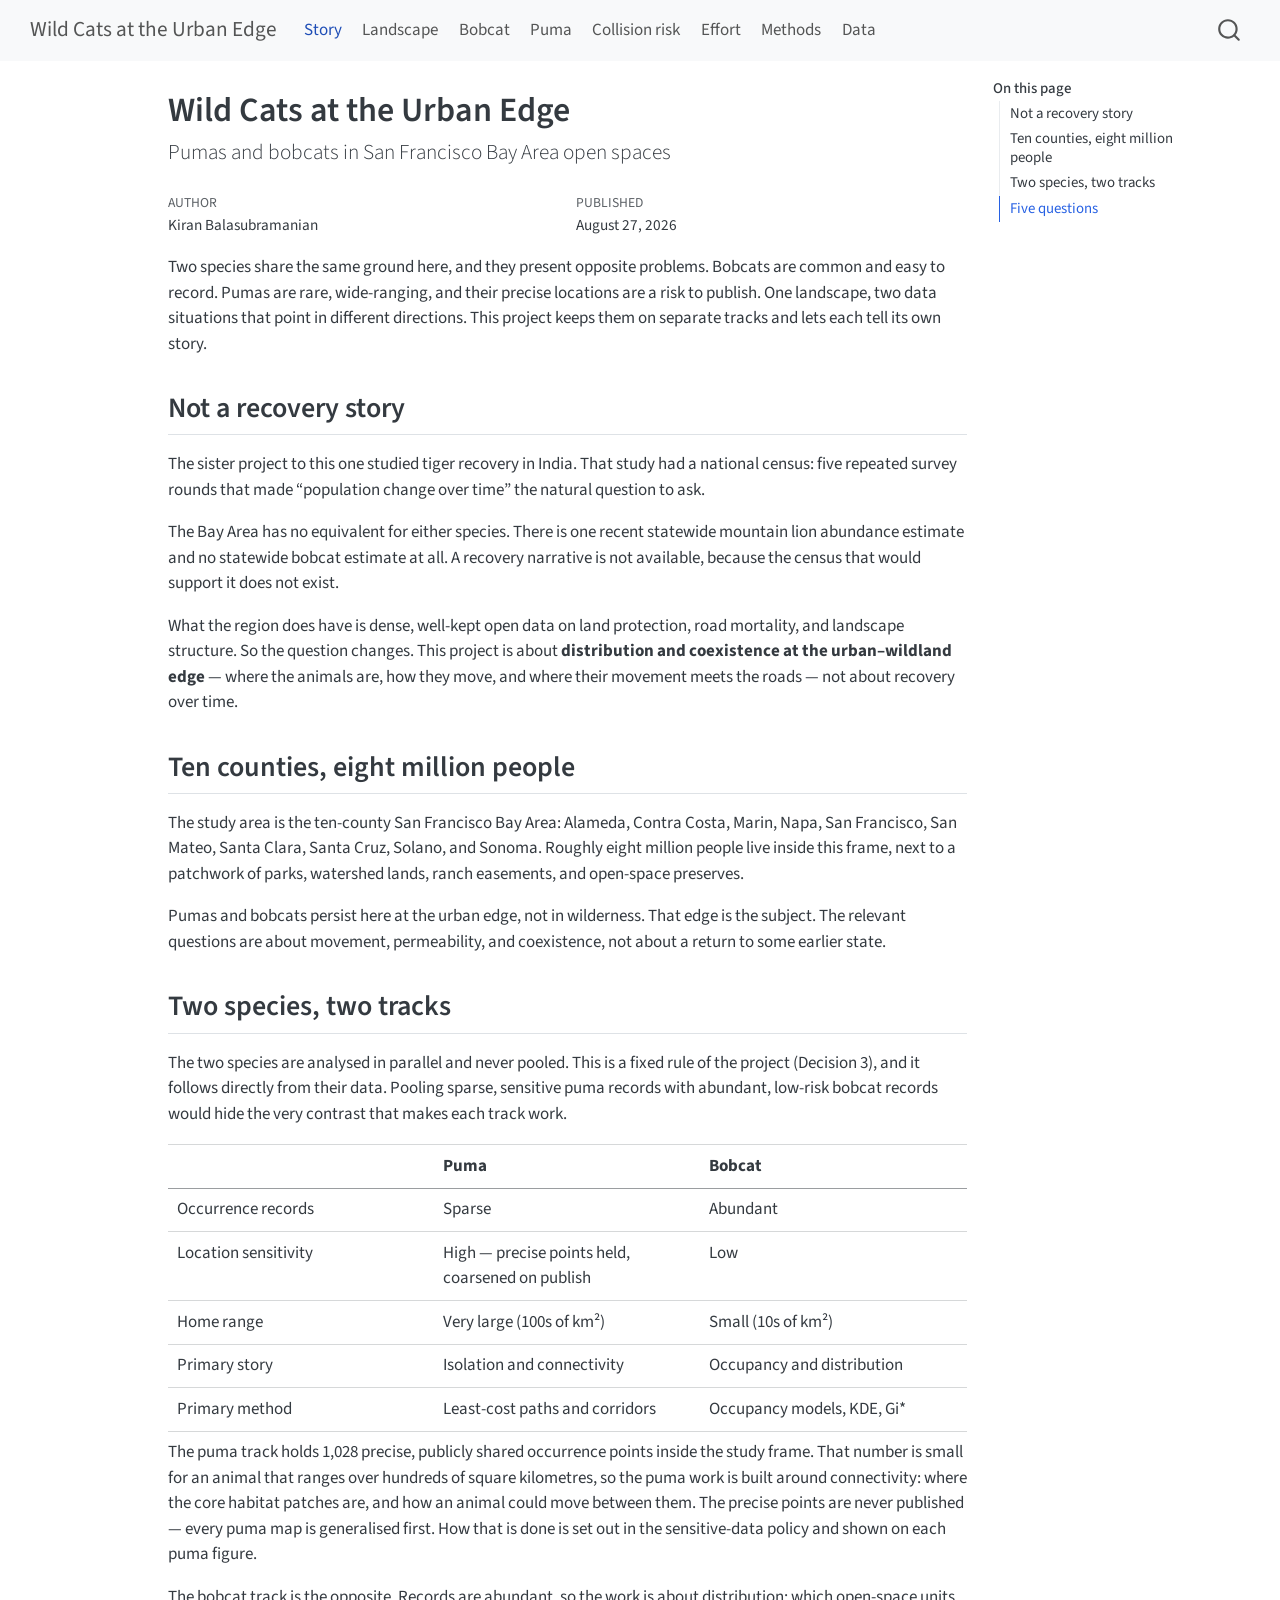
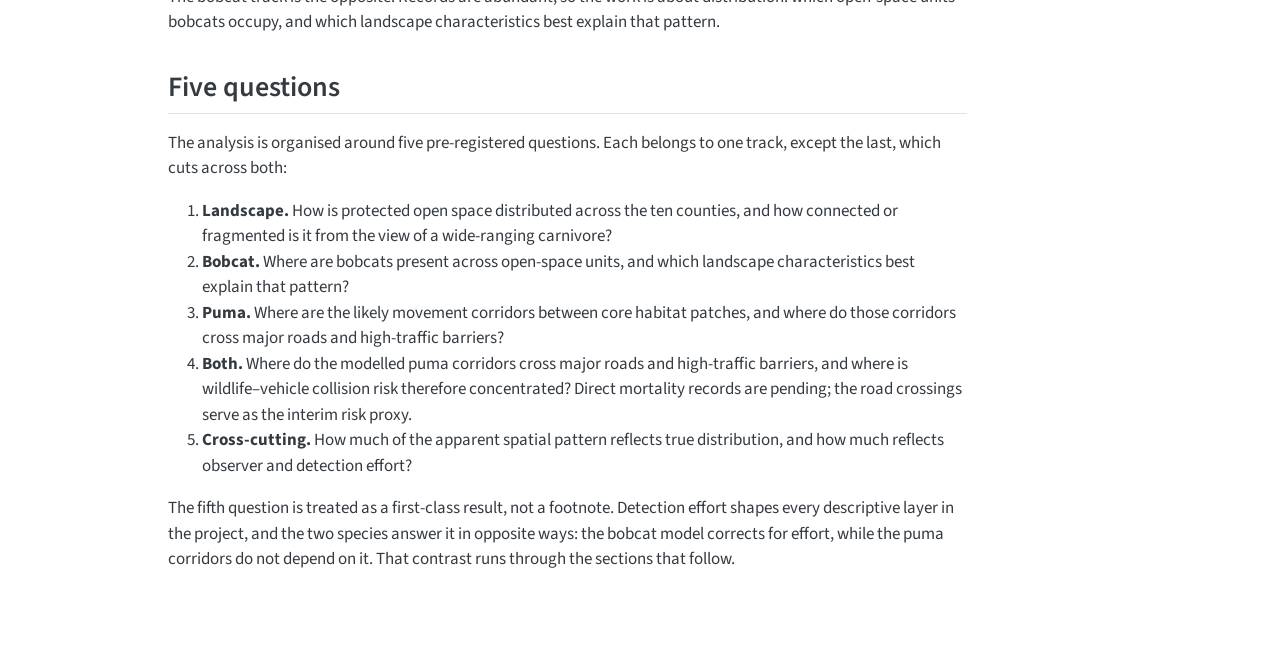
==== index.html @ 5864b667 "Built site for gh-pages" ====
<!DOCTYPE html>
<html xmlns="http://www.w3.org/1999/xhtml" lang="en" xml:lang="en"><head>

<meta charset="utf-8">
<meta name="generator" content="quarto-1.10.18">

<meta name="viewport" content="width=device-width, initial-scale=1.0, user-scalable=yes">

<meta name="author" content="Kiran Balasubramanian">
<meta name="dcterms.date" content="2026-08-27">

<title>Wild Cats at the Urban Edge</title>
<style>
/* Default styles provided by pandoc.
** See https://pandoc.org/MANUAL.html#variables-for-html for config info.
*/
span.smallcaps{font-variant: small-caps;}
div.columns{display: flex; gap: 1.5em;}
div.column{flex: auto;}
@media screen {
div.columns{gap: min(4vw, 1.5em);}
div.column{overflow-x: auto;}
}
div.hanging-indent{margin-left: 1.5em; text-indent: -1.5em;}
ul.task-list{list-style: none;}
ul.task-list li input[type="checkbox"] {
  width: 0.8em;
  margin: 0 0.8em 0.2em -1em; /* quarto-specific, see https://github.com/quarto-dev/quarto-cli/issues/4556 */ 
  vertical-align: middle;
}
</style>


<script src="site_libs/quarto-nav/quarto-nav.js"></script>
<script src="site_libs/quarto-nav/headroom.min.js"></script>
<script src="site_libs/clipboard/clipboard.min.js"></script>
<script src="site_libs/quarto-search/autocomplete.umd.js"></script>
<script src="site_libs/quarto-search/fuse.min.js"></script>
<script src="site_libs/quarto-search/quarto-search.js"></script>
<meta name="quarto:offset" content="./">
<script src="site_libs/quarto-html/quarto.js" type="module"></script>
<script src="site_libs/quarto-html/tabsets/tabsets.js" type="module"></script>
<script src="site_libs/quarto-html/popper.min.js"></script>
<script src="site_libs/quarto-html/tippy.umd.min.js"></script>
<script src="site_libs/quarto-html/anchor.min.js"></script>
<link href="site_libs/quarto-html/tippy.css" rel="stylesheet">
<link href="site_libs/quarto-html/quarto-syntax-highlighting-64a204ab8560d761af7679ceaba22944.css" rel="stylesheet" id="quarto-text-highlighting-styles">
<script src="site_libs/bootstrap/bootstrap.min.js"></script>
<link href="site_libs/bootstrap/bootstrap-icons.css" rel="stylesheet">
<link href="site_libs/bootstrap/bootstrap-e3adbaa939bcd423dddc8c8a834270b4.min.css" rel="stylesheet" append-hash="true" id="quarto-bootstrap" data-mode="light">
<script id="quarto-search-options" type="application/json">{
  "location": "navbar",
  "copy-button": false,
  "collapse-after": 3,
  "panel-placement": "end",
  "type": "overlay",
  "limit": 50,
  "keyboard-shortcut": [
    "f",
    "/",
    "s"
  ],
  "show-item-context": false,
  "language": {
    "search-no-results-text": "No results",
    "search-matching-documents-text": "matching documents",
    "search-copy-link-title": "Copy link to search",
    "search-hide-matches-text": "Hide additional matches",
    "search-more-match-text": "more match in this document",
    "search-more-matches-text": "more matches in this document",
    "search-clear-button-title": "Clear",
    "search-text-placeholder": "",
    "search-detached-cancel-button-title": "Cancel",
    "search-submit-button-title": "Submit",
    "search-label": "Search"
  }
}</script>


<link rel="stylesheet" href="styles.css">
</head>

<body class="nav-fixed quarto-light">

<div id="quarto-search-results"></div>
  <header id="quarto-header" class="headroom fixed-top">
    <nav class="navbar navbar-expand-lg " data-bs-theme="dark">
      <div class="navbar-container container-fluid">
      <div class="navbar-brand-container mx-auto">
    <a class="navbar-brand" href="./index.html">
    <span class="navbar-title">Wild Cats at the Urban Edge</span>
    </a>
  </div>
            <div id="quarto-search" class="" title="Search"></div>
          <button class="navbar-toggler" type="button" data-bs-toggle="collapse" data-bs-target="#navbarCollapse" aria-controls="navbarCollapse" role="menu" aria-expanded="false" aria-label="Toggle navigation" onclick="if (window.quartoToggleHeadroom) { window.quartoToggleHeadroom(); }">
  <span class="navbar-toggler-icon"></span>
</button>
          <div class="collapse navbar-collapse" id="navbarCollapse">
            <ul class="navbar-nav navbar-nav-scroll me-auto">
  <li class="nav-item">
    <a class="nav-link active" href="./index.html" aria-current="page"> 
<span class="menu-text">Story</span></a>
  </li>  
  <li class="nav-item">
    <a class="nav-link" href="./landscape.html"> 
<span class="menu-text">Landscape</span></a>
  </li>  
  <li class="nav-item">
    <a class="nav-link" href="./bobcat.html"> 
<span class="menu-text">Bobcat</span></a>
  </li>  
  <li class="nav-item">
    <a class="nav-link" href="./puma.html"> 
<span class="menu-text">Puma</span></a>
  </li>  
  <li class="nav-item">
    <a class="nav-link" href="./roads.html"> 
<span class="menu-text">Collision risk</span></a>
  </li>  
  <li class="nav-item">
    <a class="nav-link" href="./q5.html"> 
<span class="menu-text">Effort</span></a>
  </li>  
  <li class="nav-item">
    <a class="nav-link" href="./methods.html"> 
<span class="menu-text">Methods</span></a>
  </li>  
  <li class="nav-item">
    <a class="nav-link" href="./data.html"> 
<span class="menu-text">Data</span></a>
  </li>  
</ul>
          </div> <!-- /navcollapse -->
            <div class="quarto-navbar-tools">
</div>
      </div> <!-- /container-fluid -->
    </nav>
</header>
<!-- content -->
<div id="quarto-content" class="quarto-container page-columns page-rows-contents page-layout-article page-navbar">
<!-- sidebar -->
<!-- margin-sidebar -->
    <div id="quarto-margin-sidebar" class="sidebar margin-sidebar">
        <nav id="TOC" role="doc-toc" class="toc-active">
    <h2 id="toc-title">On this page</h2>
   
  <ul>
  <li><a href="#not-a-recovery-story" id="toc-not-a-recovery-story" class="nav-link active" data-scroll-target="#not-a-recovery-story">Not a recovery story</a></li>
  <li><a href="#ten-counties-eight-million-people" id="toc-ten-counties-eight-million-people" class="nav-link" data-scroll-target="#ten-counties-eight-million-people">Ten counties, eight million people</a></li>
  <li><a href="#two-species-two-tracks" id="toc-two-species-two-tracks" class="nav-link" data-scroll-target="#two-species-two-tracks">Two species, two tracks</a></li>
  <li><a href="#five-questions" id="toc-five-questions" class="nav-link" data-scroll-target="#five-questions">Five questions</a></li>
  </ul>
</nav>
    </div>
<!-- main -->
<main class="content" id="quarto-document-content">

<header id="title-block-header" class="quarto-title-block default">
<div class="quarto-title">
<h1 class="title">Wild Cats at the Urban Edge</h1>
<p class="subtitle lead">Pumas and bobcats in San Francisco Bay Area open spaces</p>
</div>



<div class="quarto-title-meta">

    <div>
    <div class="quarto-title-meta-heading">Author</div>
    <div class="quarto-title-meta-contents">
             <p>Kiran Balasubramanian </p>
          </div>
  </div>
    
    <div>
    <div class="quarto-title-meta-heading">Published</div>
    <div class="quarto-title-meta-contents">
      <p class="date">August 27, 2026</p>
    </div>
  </div>
  
    
  </div>
  


</header>


<p>Two species share the same ground here, and they present opposite problems. Bobcats are common and easy to record. Pumas are rare, wide-ranging, and their precise locations are a risk to publish. One landscape, two data situations that point in different directions. This project keeps them on separate tracks and lets each tell its own story.</p>
<section id="not-a-recovery-story" class="level2">
<h2 class="anchored" data-anchor-id="not-a-recovery-story">Not a recovery story</h2>
<p>The sister project to this one studied tiger recovery in India. That study had a national census: five repeated survey rounds that made “population change over time” the natural question to ask.</p>
<p>The Bay Area has no equivalent for either species. There is one recent statewide mountain lion abundance estimate and no statewide bobcat estimate at all. A recovery narrative is not available, because the census that would support it does not exist.</p>
<p>What the region does have is dense, well-kept open data on land protection, road mortality, and landscape structure. So the question changes. This project is about <strong>distribution and coexistence at the urban–wildland edge</strong> — where the animals are, how they move, and where their movement meets the roads — not about recovery over time.</p>
</section>
<section id="ten-counties-eight-million-people" class="level2">
<h2 class="anchored" data-anchor-id="ten-counties-eight-million-people">Ten counties, eight million people</h2>
<p>The study area is the ten-county San Francisco Bay Area: Alameda, Contra Costa, Marin, Napa, San Francisco, San Mateo, Santa Clara, Santa Cruz, Solano, and Sonoma. Roughly eight million people live inside this frame, next to a patchwork of parks, watershed lands, ranch easements, and open-space preserves.</p>
<p>Pumas and bobcats persist here at the urban edge, not in wilderness. That edge is the subject. The relevant questions are about movement, permeability, and coexistence, not about a return to some earlier state.</p>
</section>
<section id="two-species-two-tracks" class="level2">
<h2 class="anchored" data-anchor-id="two-species-two-tracks">Two species, two tracks</h2>
<p>The two species are analysed in parallel and never pooled. This is a fixed rule of the project (Decision 3), and it follows directly from their data. Pooling sparse, sensitive puma records with abundant, low-risk bobcat records would hide the very contrast that makes each track work.</p>
<table class="caption-top table">
<colgroup>
<col style="width: 33%">
<col style="width: 33%">
<col style="width: 33%">
</colgroup>
<thead>
<tr class="header">
<th></th>
<th>Puma</th>
<th>Bobcat</th>
</tr>
</thead>
<tbody>
<tr class="odd">
<td>Occurrence records</td>
<td>Sparse</td>
<td>Abundant</td>
</tr>
<tr class="even">
<td>Location sensitivity</td>
<td>High — precise points held, coarsened on publish</td>
<td>Low</td>
</tr>
<tr class="odd">
<td>Home range</td>
<td>Very large (100s of km²)</td>
<td>Small (10s of km²)</td>
</tr>
<tr class="even">
<td>Primary story</td>
<td>Isolation and connectivity</td>
<td>Occupancy and distribution</td>
</tr>
<tr class="odd">
<td>Primary method</td>
<td>Least-cost paths and corridors</td>
<td>Occupancy models, KDE, Gi*</td>
</tr>
</tbody>
</table>
<p>The puma track holds 1,028 precise, publicly shared occurrence points inside the study frame. That number is small for an animal that ranges over hundreds of square kilometres, so the puma work is built around connectivity: where the core habitat patches are, and how an animal could move between them. The precise points are never published — every puma map is generalised first. How that is done is set out in the sensitive-data policy and shown on each puma figure.</p>
<p>The bobcat track is the opposite. Records are abundant, so the work is about distribution: which open-space units bobcats occupy, and which landscape characteristics best explain that pattern.</p>
</section>
<section id="five-questions" class="level2">
<h2 class="anchored" data-anchor-id="five-questions">Five questions</h2>
<p>The analysis is organised around five pre-registered questions. Each belongs to one track, except the last, which cuts across both:</p>
<ol type="1">
<li><strong>Landscape.</strong> How is protected open space distributed across the ten counties, and how connected or fragmented is it from the view of a wide-ranging carnivore?</li>
<li><strong>Bobcat.</strong> Where are bobcats present across open-space units, and which landscape characteristics best explain that pattern?</li>
<li><strong>Puma.</strong> Where are the likely movement corridors between core habitat patches, and where do those corridors cross major roads and high-traffic barriers?</li>
<li><strong>Both.</strong> Where do the modelled puma corridors cross major roads and high-traffic barriers, and where is wildlife–vehicle collision risk therefore concentrated? Direct mortality records are pending; the road crossings serve as the interim risk proxy.</li>
<li><strong>Cross-cutting.</strong> How much of the apparent spatial pattern reflects true distribution, and how much reflects observer and detection effort?</li>
</ol>
<p>The fifth question is treated as a first-class result, not a footnote. Detection effort shapes every descriptive layer in the project, and the two species answer it in opposite ways: the bobcat model corrects for effort, while the puma corridors do not depend on it. That contrast runs through the sections that follow.</p>


</section>

</main> <!-- /main -->
<script id="quarto-html-after-body" type="application/javascript">
  window.document.addEventListener("DOMContentLoaded", function (event) {
    const icon = "";
    const anchorJS = new window.AnchorJS();
    anchorJS.options = {
      placement: 'right',
      icon: icon
    };
    anchorJS.add('.anchored');
    const isCodeAnnotation = (el) => {
      for (const clz of el.classList) {
        if (clz.startsWith('code-annotation-')) {                     
          return true;
        }
      }
      return false;
    }
    const onCopySuccess = function(e) {
      // button target
      const button = e.trigger;
      // don't keep focus
      button.blur();
      // flash "checked"
      button.classList.add('code-copy-button-checked');
      var currentTitle = button.getAttribute("title");
      button.setAttribute("title", "Copied!");
      let tooltip;
      if (window.bootstrap) {
        button.setAttribute("data-bs-toggle", "tooltip");
        button.setAttribute("data-bs-placement", "left");
        button.setAttribute("data-bs-title", "Copied!");
        tooltip = new bootstrap.Tooltip(button, 
          { trigger: "manual", 
            customClass: "code-copy-button-tooltip",
            offset: [0, -8]});
        tooltip.show();    
      }
      setTimeout(function() {
        if (tooltip) {
          tooltip.hide();
          button.removeAttribute("data-bs-title");
          button.removeAttribute("data-bs-toggle");
          button.removeAttribute("data-bs-placement");
        }
        button.setAttribute("title", currentTitle);
        button.classList.remove('code-copy-button-checked');
      }, 1000);
      // clear code selection
      e.clearSelection();
    }
    const getTextToCopy = function(trigger) {
      const outerScaffold = trigger.parentElement.cloneNode(true);
      const codeEl = outerScaffold.querySelector('code');
      for (const childEl of codeEl.children) {
        if (isCodeAnnotation(childEl)) {
          childEl.remove();
        }
      }
      return codeEl.innerText;
    }
    const clipboard = new window.ClipboardJS('.code-copy-button:not([data-in-quarto-modal])', {
      text: getTextToCopy
    });
    clipboard.on('success', onCopySuccess);
    if (window.document.getElementById('quarto-embedded-source-code-modal')) {
      const clipboardModal = new window.ClipboardJS('.code-copy-button[data-in-quarto-modal]', {
        text: getTextToCopy,
        container: window.document.getElementById('quarto-embedded-source-code-modal')
      });
      clipboardModal.on('success', onCopySuccess);
    }
      var localhostRegex = new RegExp(/^(?:http|https):\/\/localhost\:?[0-9]*\//);
      var mailtoRegex = new RegExp(/^mailto:/);
        var filterRegex = new RegExp("https:\/\/k-bsub\.github\.io\/bay-area-wildcats\/");
      var isInternal = (href) => {
          return filterRegex.test(href) || localhostRegex.test(href) || mailtoRegex.test(href);
      }
      // Inspect non-navigation links and adorn them if external
     var links = window.document.querySelectorAll('a[href]:not(.nav-link):not(.navbar-brand):not(.toc-action):not(.sidebar-link):not(.sidebar-item-toggle):not(.pagination-link):not(.no-external):not([aria-hidden]):not(.dropdown-item):not(.quarto-navigation-tool):not(.about-link)');
      for (var i=0; i<links.length; i++) {
        const link = links[i];
        if (!isInternal(link.href)) {
          // undo the damage that might have been done by quarto-nav.js in the case of
          // links that we want to consider external
          if (link.dataset.originalHref !== undefined) {
            link.href = link.dataset.originalHref;
          }
        }
      }
    function tippyHover(el, contentFn, onTriggerFn, onUntriggerFn) {
      const config = {
        allowHTML: true,
        maxWidth: 500,
        delay: 100,
        arrow: false,
        appendTo: function(el) {
            return el.parentElement;
        },
        interactive: true,
        interactiveBorder: 10,
        theme: 'quarto',
        placement: 'bottom-start',
      };
      if (contentFn) {
        config.content = contentFn;
      }
      if (onTriggerFn) {
        config.onTrigger = onTriggerFn;
      }
      if (onUntriggerFn) {
        config.onUntrigger = onUntriggerFn;
      }
      window.tippy(el, config); 
    }
    const noterefs = window.document.querySelectorAll('a[role="doc-noteref"]');
    for (var i=0; i<noterefs.length; i++) {
      const ref = noterefs[i];
      tippyHover(ref, function() {
        // use id or data attribute instead here
        let href = ref.getAttribute('data-footnote-href') || ref.getAttribute('href');
        try { href = new URL(href).hash; } catch {}
        const id = href.replace(/^#\/?/, "");
        const note = window.document.getElementById(id);
        if (note) {
          return note.innerHTML;
        } else {
          return "";
        }
      });
    }
    const xrefs = window.document.querySelectorAll('a.quarto-xref');
    const processXRef = (id, note) => {
      // Strip column container classes
      const stripColumnClz = (el) => {
        el.classList.remove("page-full", "page-columns");
        if (el.children) {
          for (const child of el.children) {
            stripColumnClz(child);
          }
        }
      }
      stripColumnClz(note)
      if (id === null || id.startsWith('sec-')) {
        // Special case sections, only their first couple elements
        const container = document.createElement("div");
        if (note.children && note.children.length > 2) {
          container.appendChild(note.children[0].cloneNode(true));
          for (let i = 1; i < note.children.length; i++) {
            const child = note.children[i];
            if (child.tagName === "P" && child.innerText === "") {
              continue;
            } else {
              container.appendChild(child.cloneNode(true));
              break;
            }
          }
          if (window.Quarto?.typesetMath) {
            window.Quarto.typesetMath(container);
          }
          return container.innerHTML
        } else {
          if (window.Quarto?.typesetMath) {
            window.Quarto.typesetMath(note);
          }
          return note.innerHTML;
        }
      } else {
        // Remove any anchor links if they are present
        const anchorLink = note.querySelector('a.anchorjs-link');
        if (anchorLink) {
          anchorLink.remove();
        }
        if (window.Quarto?.typesetMath) {
          window.Quarto.typesetMath(note);
        }
        if (note.classList.contains("callout")) {
          return note.outerHTML;
        } else {
          return note.innerHTML;
        }
      }
    }
    for (var i=0; i<xrefs.length; i++) {
      const xref = xrefs[i];
      tippyHover(xref, undefined, function(instance) {
        instance.disable();
        let url = xref.getAttribute('href');
        let hash = undefined; 
        if (url.startsWith('#')) {
          hash = url;
        } else {
          try { hash = new URL(url).hash; } catch {}
        }
        if (hash) {
          const id = hash.replace(/^#\/?/, "");
          const note = window.document.getElementById(id);
          if (note !== null) {
            try {
              const html = processXRef(id, note.cloneNode(true));
              instance.setContent(html);
            } finally {
              instance.enable();
              instance.show();
            }
          } else {
            // See if we can fetch this
            fetch(url.split('#')[0])
            .then(res => res.text())
            .then(html => {
              const parser = new DOMParser();
              const htmlDoc = parser.parseFromString(html, "text/html");
              const note = htmlDoc.getElementById(id);
              if (note !== null) {
                const html = processXRef(id, note);
                instance.setContent(html);
              } 
            }).finally(() => {
              instance.enable();
              instance.show();
            });
          }
        } else {
          // See if we can fetch a full url (with no hash to target)
          // This is a special case and we should probably do some content thinning / targeting
          fetch(url)
          .then(res => res.text())
          .then(html => {
            const parser = new DOMParser();
            const htmlDoc = parser.parseFromString(html, "text/html");
            const note = htmlDoc.querySelector('main.content');
            if (note !== null) {
              // This should only happen for chapter cross references
              // (since there is no id in the URL)
              // remove the first header
              if (note.children.length > 0 && note.children[0].tagName === "HEADER") {
                note.children[0].remove();
              }
              const html = processXRef(null, note);
              instance.setContent(html);
            } 
          }).finally(() => {
            instance.enable();
            instance.show();
          });
        }
      }, function(instance) {
      });
    }
        let selectedAnnoteEl;
        const selectorForAnnotation = ( cell, annotation) => {
          let cellAttr = 'data-code-cell="' + cell + '"';
          let lineAttr = 'data-code-annotation="' +  annotation + '"';
          const selector = 'span[' + cellAttr + '][' + lineAttr + ']';
          return selector;
        }
        const selectCodeLines = (annoteEl) => {
          const doc = window.document;
          const targetCell = annoteEl.getAttribute("data-target-cell");
          const targetAnnotation = annoteEl.getAttribute("data-target-annotation");
          const annoteSpan = window.document.querySelector(selectorForAnnotation(targetCell, targetAnnotation));
          const lines = annoteSpan.getAttribute("data-code-lines").split(",");
          const lineIds = lines.map((line) => {
            return targetCell + "-" + line;
          })
          let top = null;
          let height = null;
          let parent = null;
          if (lineIds.length > 0) {
              //compute the position of the single el (top and bottom and make a div)
              const el = window.document.getElementById(lineIds[0]);
              top = el.offsetTop;
              height = el.offsetHeight;
              parent = el.parentElement.parentElement;
            if (lineIds.length > 1) {
              const lastEl = window.document.getElementById(lineIds[lineIds.length - 1]);
              const bottom = lastEl.offsetTop + lastEl.offsetHeight;
              height = bottom - top;
            }
            if (top !== null && height !== null && parent !== null) {
              // cook up a div (if necessary) and position it 
              let div = window.document.getElementById("code-annotation-line-highlight");
              if (div === null) {
                div = window.document.createElement("div");
                div.setAttribute("id", "code-annotation-line-highlight");
                div.style.position = 'absolute';
                parent.appendChild(div);
              }
              div.style.top = top - 2 + "px";
              div.style.height = height + 4 + "px";
              div.style.left = 0;
              let gutterDiv = window.document.getElementById("code-annotation-line-highlight-gutter");
              if (gutterDiv === null) {
                gutterDiv = window.document.createElement("div");
                gutterDiv.setAttribute("id", "code-annotation-line-highlight-gutter");
                gutterDiv.style.position = 'absolute';
                const codeCell = window.document.getElementById(targetCell);
                const gutter = codeCell.querySelector('.code-annotation-gutter');
                gutter.appendChild(gutterDiv);
              }
              gutterDiv.style.top = top - 2 + "px";
              gutterDiv.style.height = height + 4 + "px";
            }
            selectedAnnoteEl = annoteEl;
          }
        };
        const unselectCodeLines = () => {
          const elementsIds = ["code-annotation-line-highlight", "code-annotation-line-highlight-gutter"];
          elementsIds.forEach((elId) => {
            const div = window.document.getElementById(elId);
            if (div) {
              div.remove();
            }
          });
          selectedAnnoteEl = undefined;
        };
          // Handle positioning of the toggle
      window.addEventListener(
        "resize",
        throttle(() => {
          elRect = undefined;
          if (selectedAnnoteEl) {
            selectCodeLines(selectedAnnoteEl);
          }
        }, 10)
      );
      function throttle(fn, ms) {
      let throttle = false;
      let timer;
        return (...args) => {
          if(!throttle) { // first call gets through
              fn.apply(this, args);
              throttle = true;
          } else { // all the others get throttled
              if(timer) clearTimeout(timer); // cancel #2
              timer = setTimeout(() => {
                fn.apply(this, args);
                timer = throttle = false;
              }, ms);
          }
        };
      }
        // Attach click handler to the DT
        const annoteDls = window.document.querySelectorAll('dt[data-target-cell]');
        for (const annoteDlNode of annoteDls) {
          annoteDlNode.addEventListener('click', (event) => {
            const clickedEl = event.target;
            if (clickedEl !== selectedAnnoteEl) {
              unselectCodeLines();
              const activeEl = window.document.querySelector('dt[data-target-cell].code-annotation-active');
              if (activeEl) {
                activeEl.classList.remove('code-annotation-active');
              }
              selectCodeLines(clickedEl);
              clickedEl.classList.add('code-annotation-active');
            } else {
              // Unselect the line
              unselectCodeLines();
              clickedEl.classList.remove('code-annotation-active');
            }
          });
        }
    const findCites = (el) => {
      const parentEl = el.parentElement;
      if (parentEl) {
        const cites = parentEl.dataset.cites;
        if (cites) {
          return {
            el,
            cites: cites.split(' ')
          };
        } else {
          return findCites(el.parentElement)
        }
      } else {
        return undefined;
      }
    };
    var bibliorefs = window.document.querySelectorAll('a[role="doc-biblioref"]');
    for (var i=0; i<bibliorefs.length; i++) {
      const ref = bibliorefs[i];
      const citeInfo = findCites(ref);
      if (citeInfo) {
        tippyHover(citeInfo.el, function() {
          var popup = window.document.createElement('div');
          citeInfo.cites.forEach(function(cite) {
            var citeDiv = window.document.createElement('div');
            citeDiv.classList.add('hanging-indent');
            citeDiv.classList.add('csl-entry');
            var biblioDiv = window.document.getElementById('ref-' + cite);
            if (biblioDiv) {
              citeDiv.innerHTML = biblioDiv.innerHTML;
            }
            popup.appendChild(citeDiv);
          });
          return popup.innerHTML;
        });
      }
    }
  });
  </script>
</div> <!-- /content -->




</body></html>
---- site_libs/quarto-html/tippy.css ----
.tippy-box[data-animation=fade][data-state=hidden]{opacity:0}[data-tippy-root]{max-width:calc(100vw - 10px)}.tippy-box{position:relative;background-color:#333;color:#fff;border-radius:4px;font-size:14px;line-height:1.4;white-space:normal;outline:0;transition-property:transform,visibility,opacity}.tippy-box[data-placement^=top]>.tippy-arrow{bottom:0}.tippy-box[data-placement^=top]>.tippy-arrow:before{bottom:-7px;left:0;border-width:8px 8px 0;border-top-color:initial;transform-origin:center top}.tippy-box[data-placement^=bottom]>.tippy-arrow{top:0}.tippy-box[data-placement^=bottom]>.tippy-arrow:before{top:-7px;left:0;border-width:0 8px 8px;border-bottom-color:initial;transform-origin:center bottom}.tippy-box[data-placement^=left]>.tippy-arrow{right:0}.tippy-box[data-placement^=left]>.tippy-arrow:before{border-width:8px 0 8px 8px;border-left-color:initial;right:-7px;transform-origin:center left}.tippy-box[data-placement^=right]>.tippy-arrow{left:0}.tippy-box[data-placement^=right]>.tippy-arrow:before{left:-7px;border-width:8px 8px 8px 0;border-right-color:initial;transform-origin:center right}.tippy-box[data-inertia][data-state=visible]{transition-timing-function:cubic-bezier(.54,1.5,.38,1.11)}.tippy-arrow{width:16px;height:16px;color:#333}.tippy-arrow:before{content:"";position:absolute;border-color:transparent;border-style:solid}.tippy-content{position:relative;padding:5px 9px;z-index:1}
---- site_libs/quarto-html/quarto-syntax-highlighting-64a204ab8560d761af7679ceaba22944.css ----
/* quarto syntax highlight colors */
:root {
  --quarto-hl-ot-color: #003B4F;
  --quarto-hl-at-color: #657422;
  --quarto-hl-ss-color: #20794D;
  --quarto-hl-an-color: #5E5E5E;
  --quarto-hl-fu-color: #4758AB;
  --quarto-hl-st-color: #20794D;
  --quarto-hl-cf-color: #003B4F;
  --quarto-hl-op-color: #5E5E5E;
  --quarto-hl-er-color: #AD0000;
  --quarto-hl-bn-color: #AD0000;
  --quarto-hl-al-color: #AD0000;
  --quarto-hl-va-color: #111111;
  --quarto-hl-bu-color: inherit;
  --quarto-hl-ex-color: inherit;
  --quarto-hl-pp-color: #AD0000;
  --quarto-hl-in-color: #5E5E5E;
  --quarto-hl-vs-color: #20794D;
  --quarto-hl-wa-color: #5E5E5E;
  --quarto-hl-do-color: #5E5E5E;
  --quarto-hl-im-color: #00769E;
  --quarto-hl-ch-color: #20794D;
  --quarto-hl-dt-color: #AD0000;
  --quarto-hl-fl-color: #AD0000;
  --quarto-hl-co-color: #5E5E5E;
  --quarto-hl-cv-color: #5E5E5E;
  --quarto-hl-cn-color: #8f5902;
  --quarto-hl-sc-color: #5E5E5E;
  --quarto-hl-dv-color: #AD0000;
  --quarto-hl-kw-color: #003B4F;
}

/* other quarto variables */
:root {
  --quarto-font-monospace: SFMono-Regular, Menlo, Monaco, Consolas, "Liberation Mono", "Courier New", monospace;
}

/* syntax highlight based on Pandoc's rules */
pre > code.sourceCode > span {
  color: #003B4F;
}

code.sourceCode > span {
  color: #003B4F;
}

div.sourceCode,
div.sourceCode pre.sourceCode {
  color: #003B4F;
}

/* Normal */
code span {
  color: #003B4F;
}

/* Alert */
code span.al {
  color: #AD0000;
  font-style: inherit;
}

/* Annotation */
code span.an {
  color: #5E5E5E;
  font-style: inherit;
}

/* Attribute */
code span.at {
  color: #657422;
  font-style: inherit;
}

/* BaseN */
code span.bn {
  color: #AD0000;
  font-style: inherit;
}

/* BuiltIn */
code span.bu {
  font-style: inherit;
}

/* ControlFlow */
code span.cf {
  color: #003B4F;
  font-weight: bold;
  font-style: inherit;
}

/* Char */
code span.ch {
  color: #20794D;
  font-style: inherit;
}

/* Constant */
code span.cn {
  color: #8f5902;
  font-style: inherit;
}

/* Comment */
code span.co {
  color: #5E5E5E;
  font-style: inherit;
}

/* CommentVar */
code span.cv {
  color: #5E5E5E;
  font-style: italic;
}

/* Documentation */
code span.do {
  color: #5E5E5E;
  font-style: italic;
}

/* DataType */
code span.dt {
  color: #AD0000;
  font-style: inherit;
}

/* DecVal */
code span.dv {
  color: #AD0000;
  font-style: inherit;
}

/* Error */
code span.er {
  color: #AD0000;
  font-style: inherit;
}

/* Extension */
code span.ex {
  font-style: inherit;
}

/* Float */
code span.fl {
  color: #AD0000;
  font-style: inherit;
}

/* Function */
code span.fu {
  color: #4758AB;
  font-style: inherit;
}

/* Import */
code span.im {
  color: #00769E;
  font-style: inherit;
}

/* Information */
code span.in {
  color: #5E5E5E;
  font-style: inherit;
}

/* Keyword */
code span.kw {
  color: #003B4F;
  font-weight: bold;
  font-style: inherit;
}

/* Operator */
code span.op {
  color: #5E5E5E;
  font-style: inherit;
}

/* Other */
code span.ot {
  color: #003B4F;
  font-style: inherit;
}

/* Preprocessor */
code span.pp {
  color: #AD0000;
  font-style: inherit;
}

/* SpecialChar */
code span.sc {
  color: #5E5E5E;
  font-style: inherit;
}

/* SpecialString */
code span.ss {
  color: #20794D;
  font-style: inherit;
}

/* String */
code span.st {
  color: #20794D;
  font-style: inherit;
}

/* Variable */
code span.va {
  color: #111111;
  font-style: inherit;
}

/* VerbatimString */
code span.vs {
  color: #20794D;
  font-style: inherit;
}

/* Warning */
code span.wa {
  color: #5E5E5E;
  font-style: italic;
}

.prevent-inlining {
  content: "</";
}

/*# sourceMappingURL=9d8d5bb603a83b8298b89080a598c93b.css.map */
---- styles.css ----
/* Wild Cats at the Urban Edge -- site styles. */
/* Placeholder; real theming added in Week 9. Kept non-empty so the */
/* css reference in _quarto.yml resolves during render. */
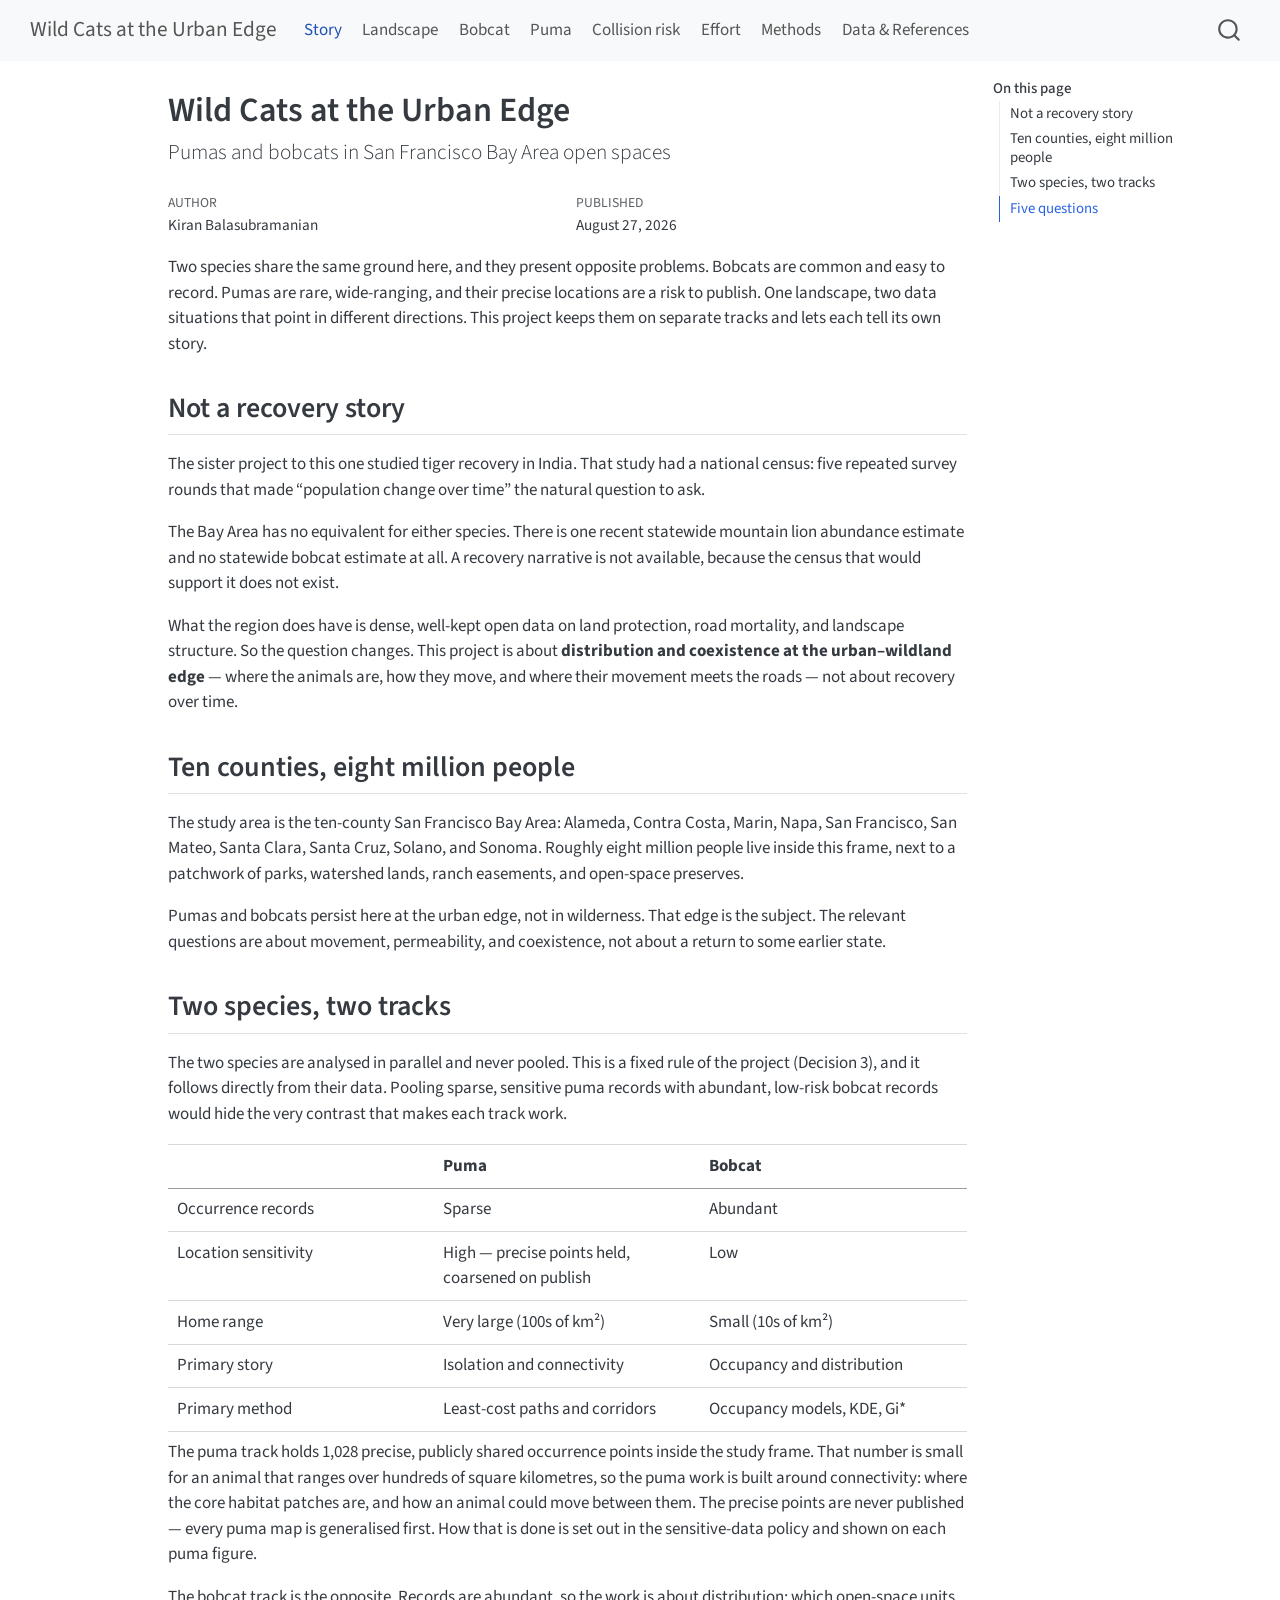
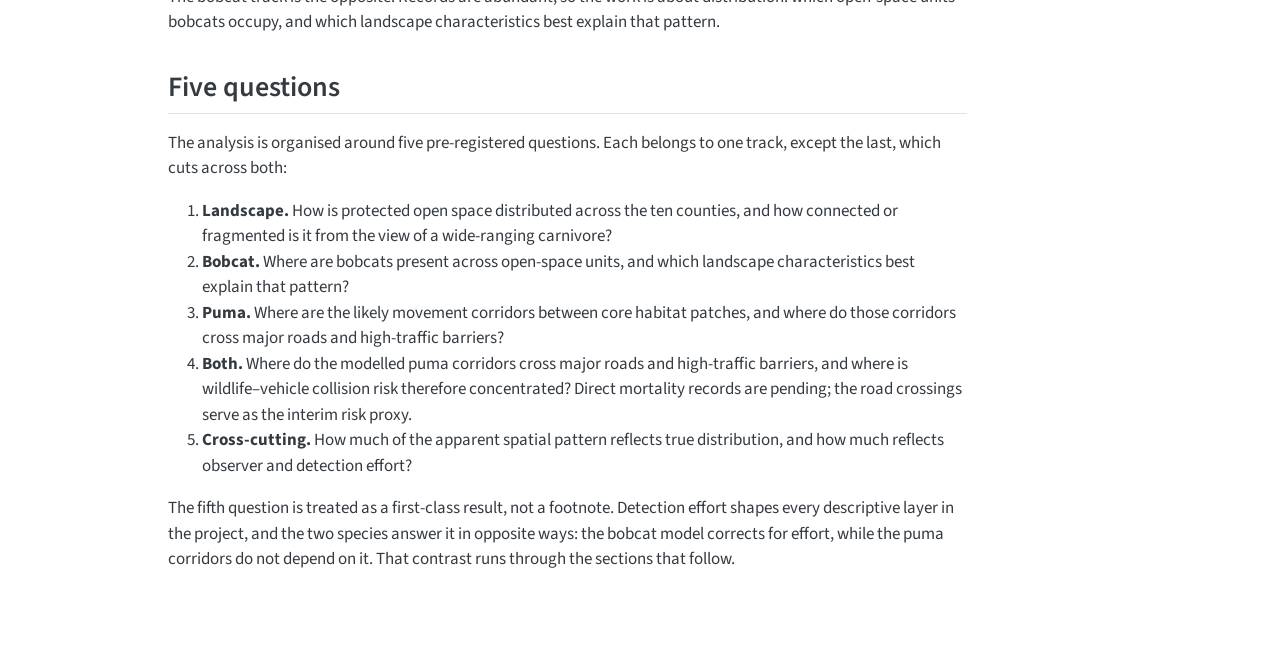
==== commit 851d39d4: "Built site for gh-pages" ====
--- a/index.html
+++ b/index.html
@@ -127,7 +127,7 @@
   </li>  
   <li class="nav-item">
     <a class="nav-link" href="./data.html"> 
-<span class="menu-text">Data</span></a>
+<span class="menu-text">Data &amp; References</span></a>
   </li>  
 </ul>
           </div> <!-- /navcollapse -->
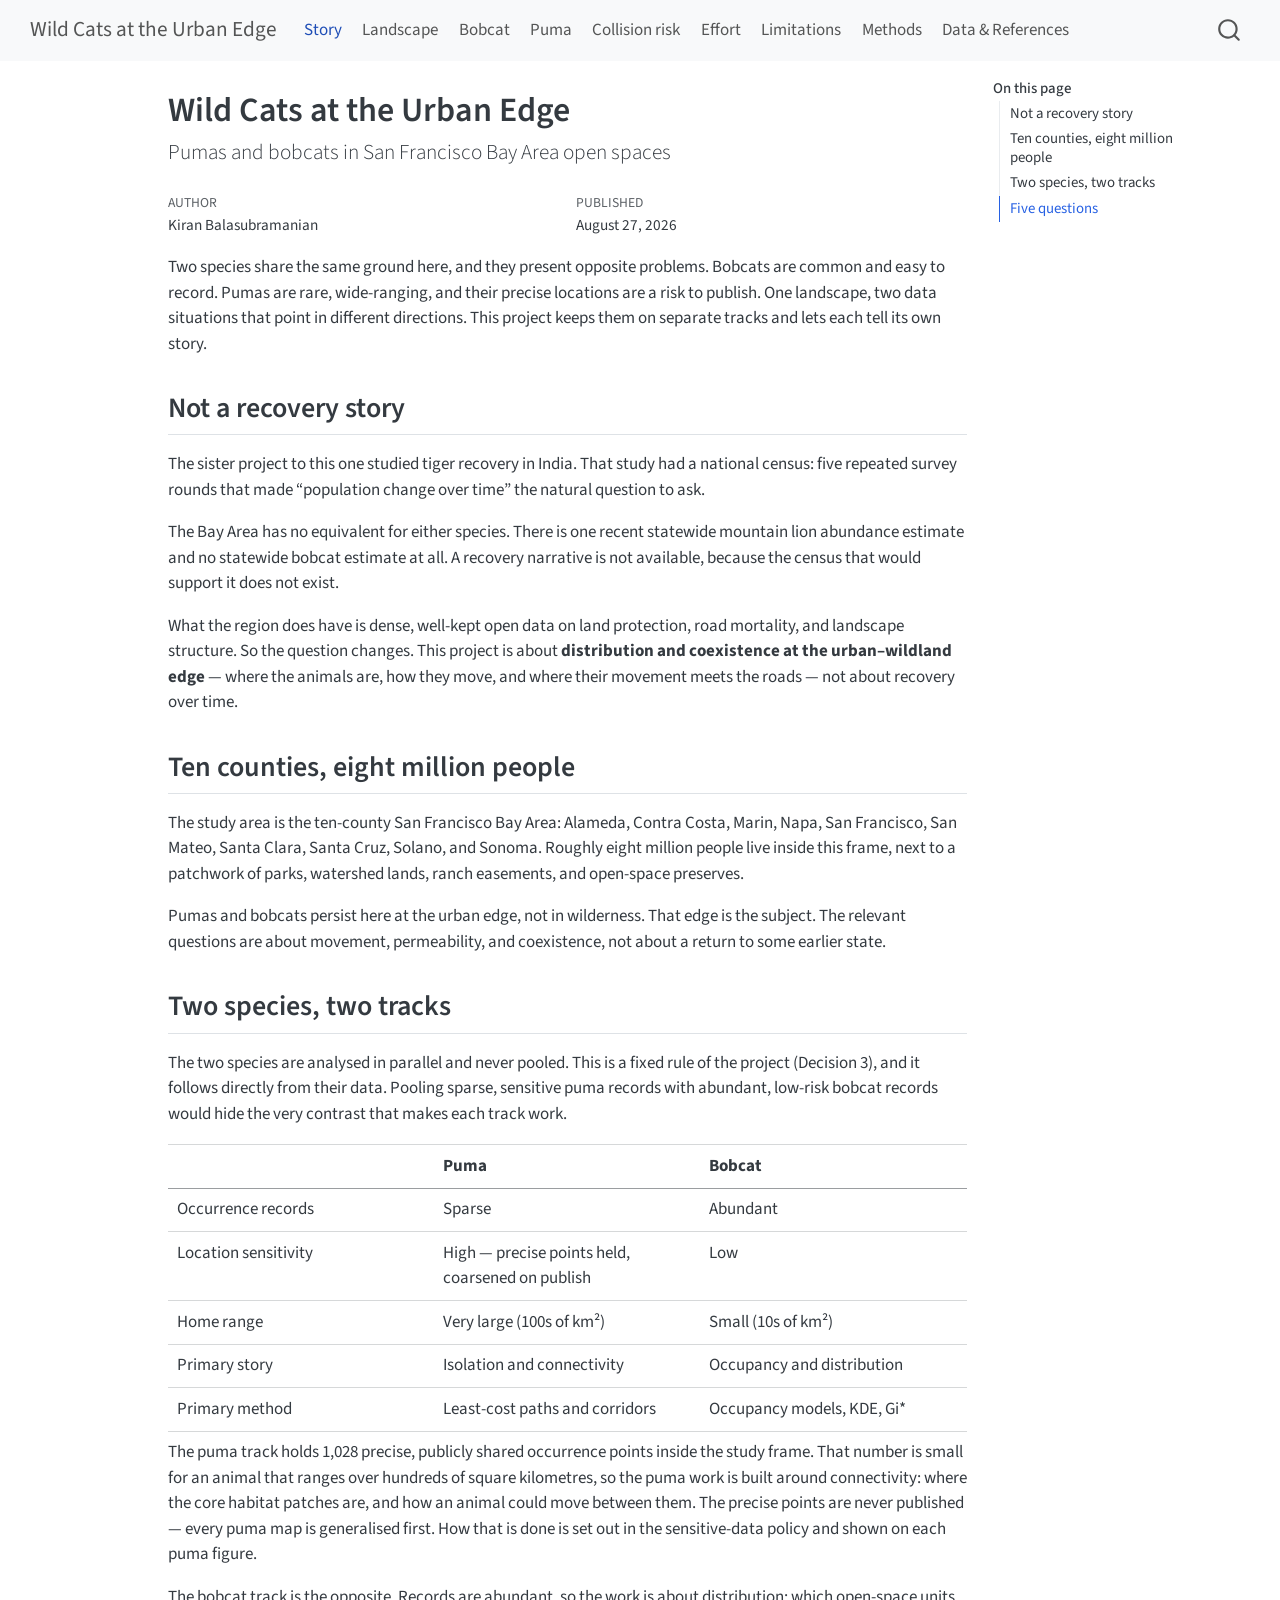
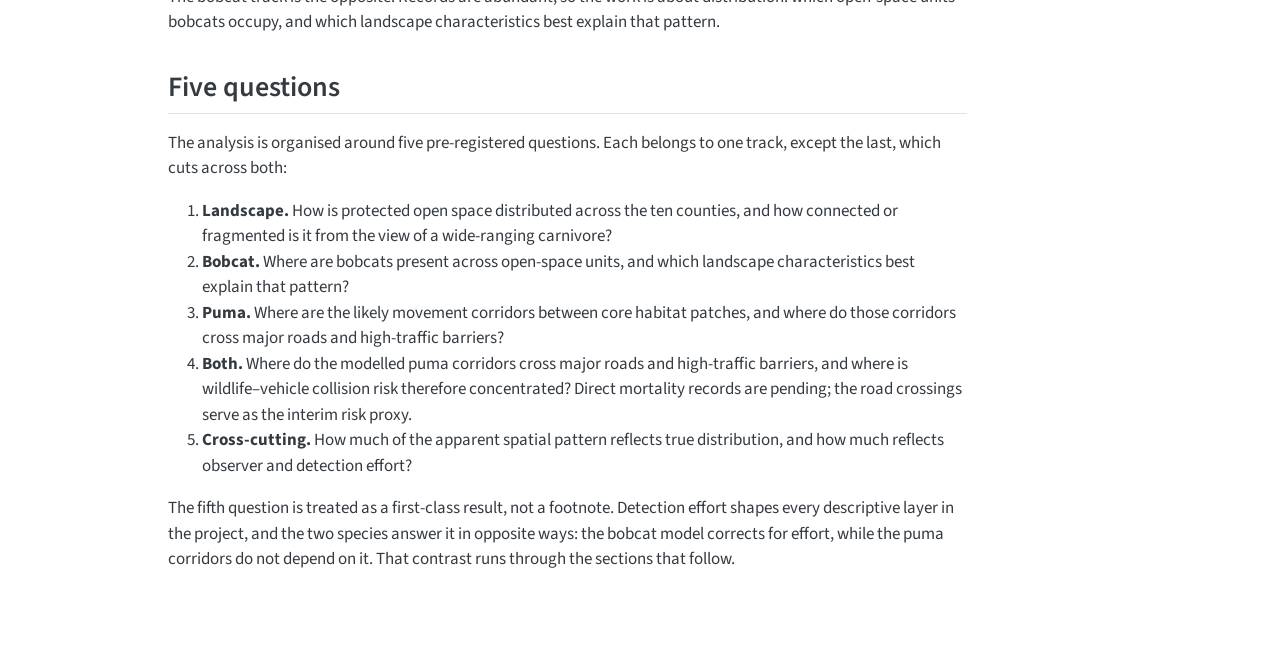
==== commit f8b8541d: "Built site for gh-pages" ====
--- a/index.html
+++ b/index.html
@@ -120,6 +120,10 @@
   <li class="nav-item">
     <a class="nav-link" href="./q5.html"> 
 <span class="menu-text">Effort</span></a>
+  </li>  
+  <li class="nav-item">
+    <a class="nav-link" href="./limitations.html"> 
+<span class="menu-text">Limitations</span></a>
   </li>  
   <li class="nav-item">
     <a class="nav-link" href="./methods.html"> 
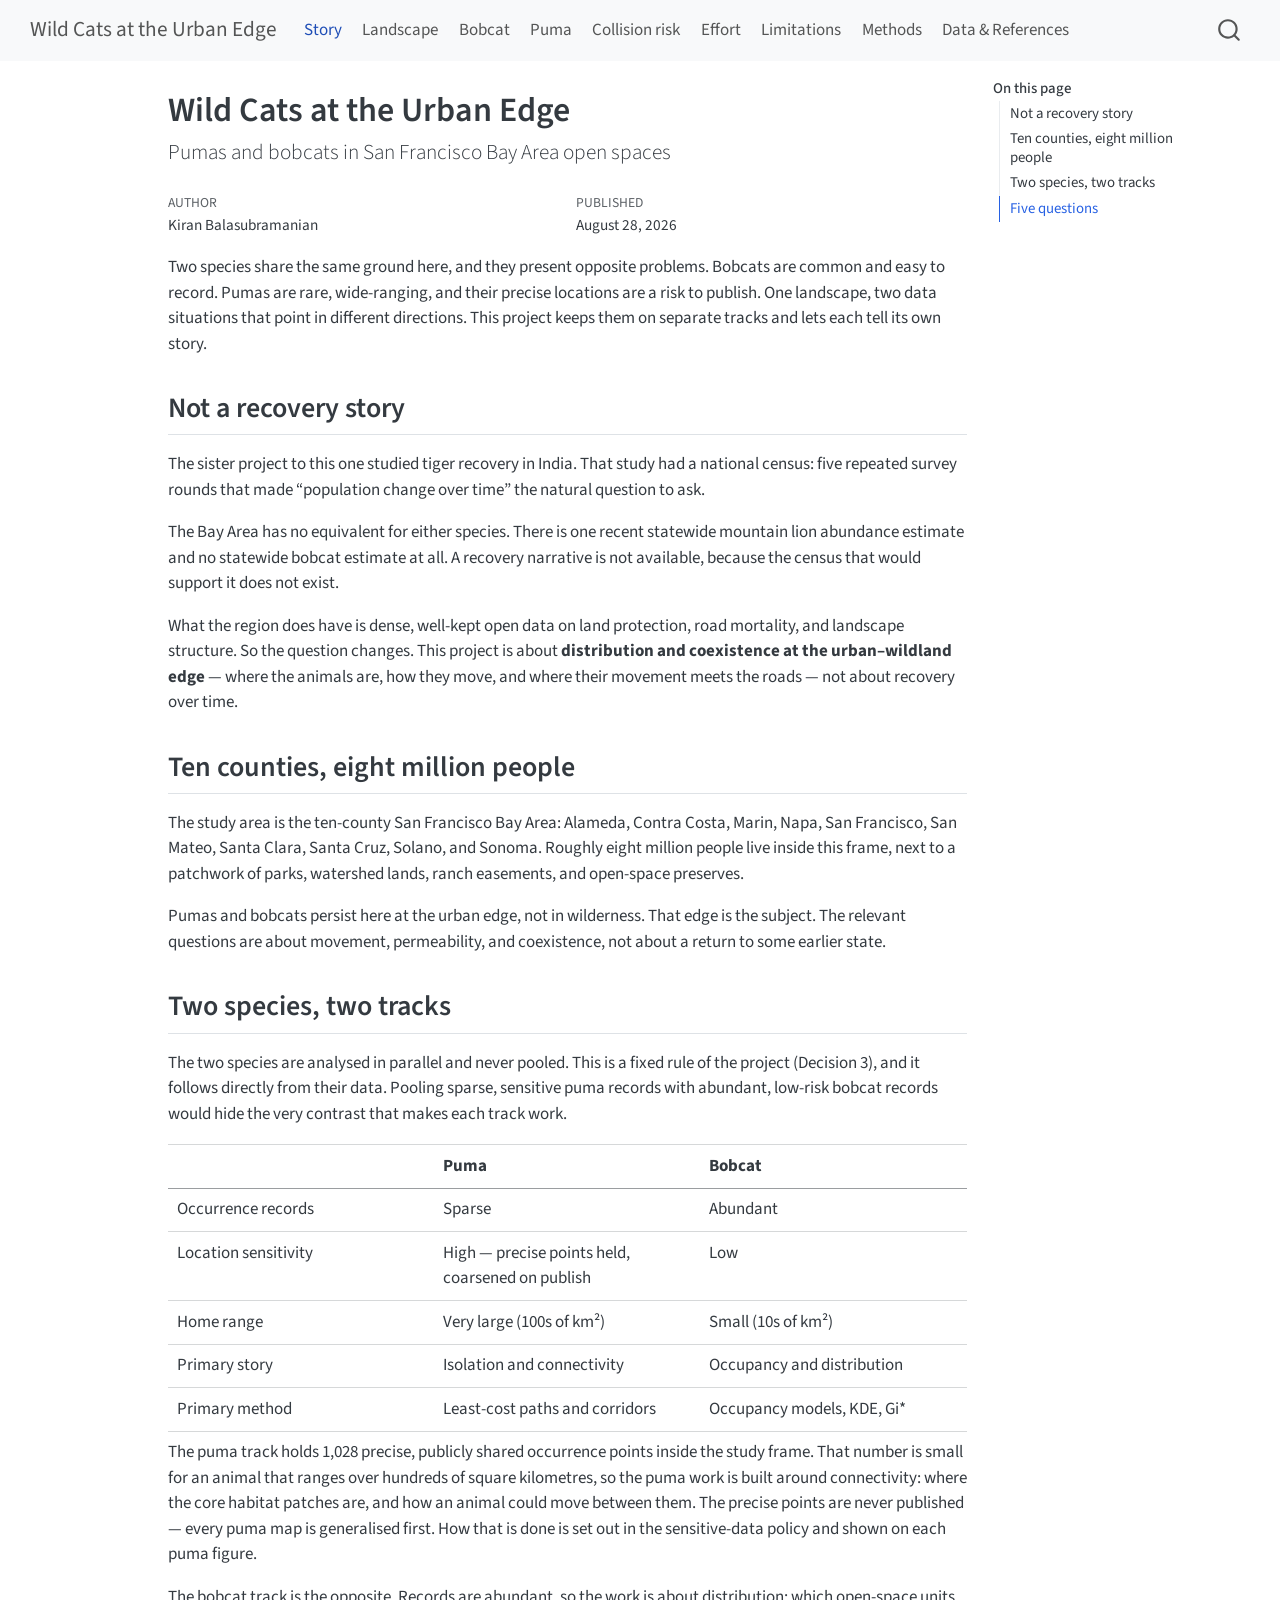
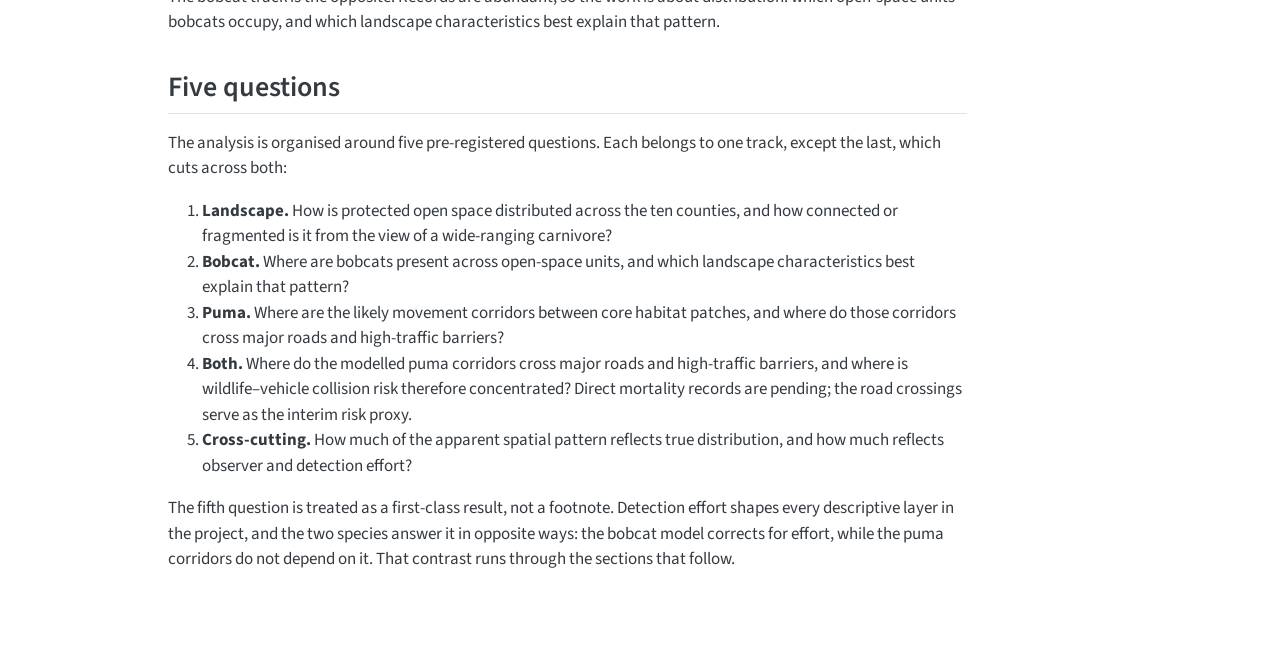
==== commit beffda74: "Built site for gh-pages" ====
--- a/index.html
+++ b/index.html
@@ -7,7 +7,7 @@
 <meta name="viewport" content="width=device-width, initial-scale=1.0, user-scalable=yes">
 
 <meta name="author" content="Kiran Balasubramanian">
-<meta name="dcterms.date" content="2026-08-27">
+<meta name="dcterms.date" content="2026-08-28">
 
 <title>Wild Cats at the Urban Edge</title>
 <style>
@@ -179,7 +179,7 @@
     <div>
     <div class="quarto-title-meta-heading">Published</div>
     <div class="quarto-title-meta-contents">
-      <p class="date">August 27, 2026</p>
+      <p class="date">August 28, 2026</p>
     </div>
   </div>
   
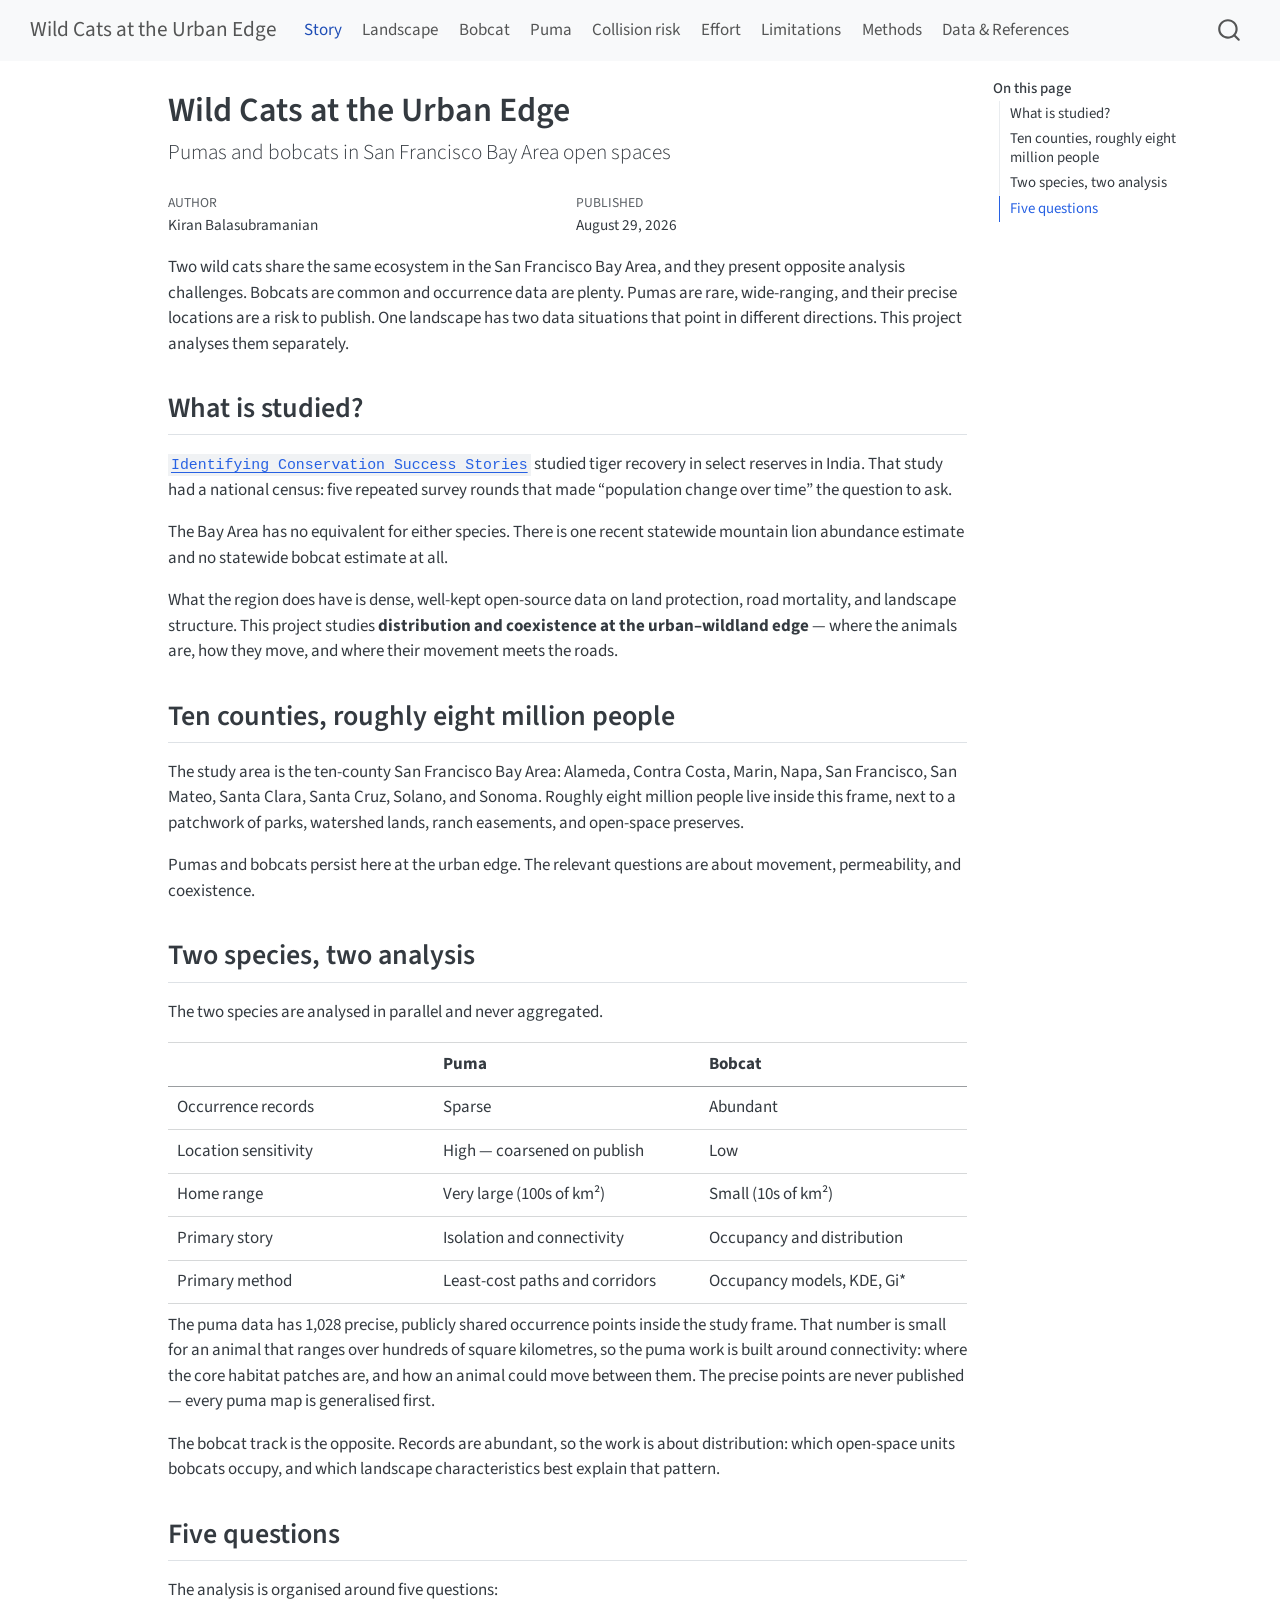
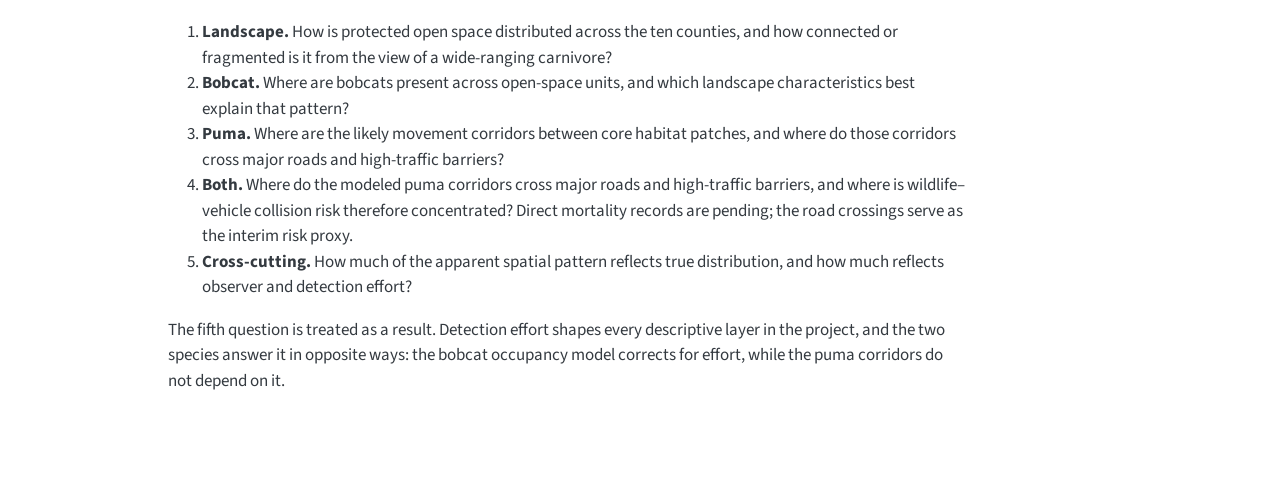
==== commit 47398f6c: "Built site for gh-pages" ====
--- a/index.html
+++ b/index.html
@@ -7,7 +7,7 @@
 <meta name="viewport" content="width=device-width, initial-scale=1.0, user-scalable=yes">
 
 <meta name="author" content="Kiran Balasubramanian">
-<meta name="dcterms.date" content="2026-08-28">
+<meta name="dcterms.date" content="2026-08-29">
 
 <title>Wild Cats at the Urban Edge</title>
 <style>
@@ -149,9 +149,9 @@
     <h2 id="toc-title">On this page</h2>
    
   <ul>
-  <li><a href="#not-a-recovery-story" id="toc-not-a-recovery-story" class="nav-link active" data-scroll-target="#not-a-recovery-story">Not a recovery story</a></li>
-  <li><a href="#ten-counties-eight-million-people" id="toc-ten-counties-eight-million-people" class="nav-link" data-scroll-target="#ten-counties-eight-million-people">Ten counties, eight million people</a></li>
-  <li><a href="#two-species-two-tracks" id="toc-two-species-two-tracks" class="nav-link" data-scroll-target="#two-species-two-tracks">Two species, two tracks</a></li>
+  <li><a href="#what-is-studied" id="toc-what-is-studied" class="nav-link active" data-scroll-target="#what-is-studied">What is studied?</a></li>
+  <li><a href="#ten-counties-roughly-eight-million-people" id="toc-ten-counties-roughly-eight-million-people" class="nav-link" data-scroll-target="#ten-counties-roughly-eight-million-people">Ten counties, roughly eight million people</a></li>
+  <li><a href="#two-species-two-analysis" id="toc-two-species-two-analysis" class="nav-link" data-scroll-target="#two-species-two-analysis">Two species, two analysis</a></li>
   <li><a href="#five-questions" id="toc-five-questions" class="nav-link" data-scroll-target="#five-questions">Five questions</a></li>
   </ul>
 </nav>
@@ -179,7 +179,7 @@
     <div>
     <div class="quarto-title-meta-heading">Published</div>
     <div class="quarto-title-meta-contents">
-      <p class="date">August 28, 2026</p>
+      <p class="date">August 29, 2026</p>
     </div>
   </div>
   
@@ -191,21 +191,21 @@
 </header>
 
 
-<p>Two species share the same ground here, and they present opposite problems. Bobcats are common and easy to record. Pumas are rare, wide-ranging, and their precise locations are a risk to publish. One landscape, two data situations that point in different directions. This project keeps them on separate tracks and lets each tell its own story.</p>
-<section id="not-a-recovery-story" class="level2">
-<h2 class="anchored" data-anchor-id="not-a-recovery-story">Not a recovery story</h2>
-<p>The sister project to this one studied tiger recovery in India. That study had a national census: five repeated survey rounds that made “population change over time” the natural question to ask.</p>
-<p>The Bay Area has no equivalent for either species. There is one recent statewide mountain lion abundance estimate and no statewide bobcat estimate at all. A recovery narrative is not available, because the census that would support it does not exist.</p>
-<p>What the region does have is dense, well-kept open data on land protection, road mortality, and landscape structure. So the question changes. This project is about <strong>distribution and coexistence at the urban–wildland edge</strong> — where the animals are, how they move, and where their movement meets the roads — not about recovery over time.</p>
+<p>Two wild cats share the same ecosystem in the San Francisco Bay Area, and they present opposite analysis challenges. Bobcats are common and occurrence data are plenty. Pumas are rare, wide-ranging, and their precise locations are a risk to publish. One landscape has two data situations that point in different directions. This project analyses them separately.</p>
+<section id="what-is-studied" class="level2">
+<h2 class="anchored" data-anchor-id="what-is-studied">What is studied?</h2>
+<p><a href="https://k-bsub.github.io/tiger-conservation-india/"><code>Identifying Conservation Success Stories</code></a> studied tiger recovery in select reserves in India. That study had a national census: five repeated survey rounds that made “population change over time” the question to ask.</p>
+<p>The Bay Area has no equivalent for either species. There is one recent statewide mountain lion abundance estimate and no statewide bobcat estimate at all.</p>
+<p>What the region does have is dense, well-kept open-source data on land protection, road mortality, and landscape structure. This project studies <strong>distribution and coexistence at the urban–wildland edge</strong> — where the animals are, how they move, and where their movement meets the roads.</p>
 </section>
-<section id="ten-counties-eight-million-people" class="level2">
-<h2 class="anchored" data-anchor-id="ten-counties-eight-million-people">Ten counties, eight million people</h2>
+<section id="ten-counties-roughly-eight-million-people" class="level2">
+<h2 class="anchored" data-anchor-id="ten-counties-roughly-eight-million-people">Ten counties, roughly eight million people</h2>
 <p>The study area is the ten-county San Francisco Bay Area: Alameda, Contra Costa, Marin, Napa, San Francisco, San Mateo, Santa Clara, Santa Cruz, Solano, and Sonoma. Roughly eight million people live inside this frame, next to a patchwork of parks, watershed lands, ranch easements, and open-space preserves.</p>
-<p>Pumas and bobcats persist here at the urban edge, not in wilderness. That edge is the subject. The relevant questions are about movement, permeability, and coexistence, not about a return to some earlier state.</p>
+<p>Pumas and bobcats persist here at the urban edge. The relevant questions are about movement, permeability, and coexistence.</p>
 </section>
-<section id="two-species-two-tracks" class="level2">
-<h2 class="anchored" data-anchor-id="two-species-two-tracks">Two species, two tracks</h2>
-<p>The two species are analysed in parallel and never pooled. This is a fixed rule of the project (Decision 3), and it follows directly from their data. Pooling sparse, sensitive puma records with abundant, low-risk bobcat records would hide the very contrast that makes each track work.</p>
+<section id="two-species-two-analysis" class="level2">
+<h2 class="anchored" data-anchor-id="two-species-two-analysis">Two species, two analysis</h2>
+<p>The two species are analysed in parallel and never aggregated.</p>
 <table class="caption-top table">
 <colgroup>
 <col style="width: 33%">
@@ -227,7 +227,7 @@
 </tr>
 <tr class="even">
 <td>Location sensitivity</td>
-<td>High — precise points held, coarsened on publish</td>
+<td>High — coarsened on publish</td>
 <td>Low</td>
 </tr>
 <tr class="odd">
@@ -247,20 +247,20 @@
 </tr>
 </tbody>
 </table>
-<p>The puma track holds 1,028 precise, publicly shared occurrence points inside the study frame. That number is small for an animal that ranges over hundreds of square kilometres, so the puma work is built around connectivity: where the core habitat patches are, and how an animal could move between them. The precise points are never published — every puma map is generalised first. How that is done is set out in the sensitive-data policy and shown on each puma figure.</p>
+<p>The puma data has 1,028 precise, publicly shared occurrence points inside the study frame. That number is small for an animal that ranges over hundreds of square kilometres, so the puma work is built around connectivity: where the core habitat patches are, and how an animal could move between them. The precise points are never published — every puma map is generalised first.</p>
 <p>The bobcat track is the opposite. Records are abundant, so the work is about distribution: which open-space units bobcats occupy, and which landscape characteristics best explain that pattern.</p>
 </section>
 <section id="five-questions" class="level2">
 <h2 class="anchored" data-anchor-id="five-questions">Five questions</h2>
-<p>The analysis is organised around five pre-registered questions. Each belongs to one track, except the last, which cuts across both:</p>
+<p>The analysis is organised around five questions:</p>
 <ol type="1">
 <li><strong>Landscape.</strong> How is protected open space distributed across the ten counties, and how connected or fragmented is it from the view of a wide-ranging carnivore?</li>
 <li><strong>Bobcat.</strong> Where are bobcats present across open-space units, and which landscape characteristics best explain that pattern?</li>
 <li><strong>Puma.</strong> Where are the likely movement corridors between core habitat patches, and where do those corridors cross major roads and high-traffic barriers?</li>
-<li><strong>Both.</strong> Where do the modelled puma corridors cross major roads and high-traffic barriers, and where is wildlife–vehicle collision risk therefore concentrated? Direct mortality records are pending; the road crossings serve as the interim risk proxy.</li>
+<li><strong>Both.</strong> Where do the modeled puma corridors cross major roads and high-traffic barriers, and where is wildlife–vehicle collision risk therefore concentrated? Direct mortality records are pending; the road crossings serve as the interim risk proxy.</li>
 <li><strong>Cross-cutting.</strong> How much of the apparent spatial pattern reflects true distribution, and how much reflects observer and detection effort?</li>
 </ol>
-<p>The fifth question is treated as a first-class result, not a footnote. Detection effort shapes every descriptive layer in the project, and the two species answer it in opposite ways: the bobcat model corrects for effort, while the puma corridors do not depend on it. That contrast runs through the sections that follow.</p>
+<p>The fifth question is treated as a result. Detection effort shapes every descriptive layer in the project, and the two species answer it in opposite ways: the bobcat occupancy model corrects for effort, while the puma corridors do not depend on it.</p>
 
 
 </section>
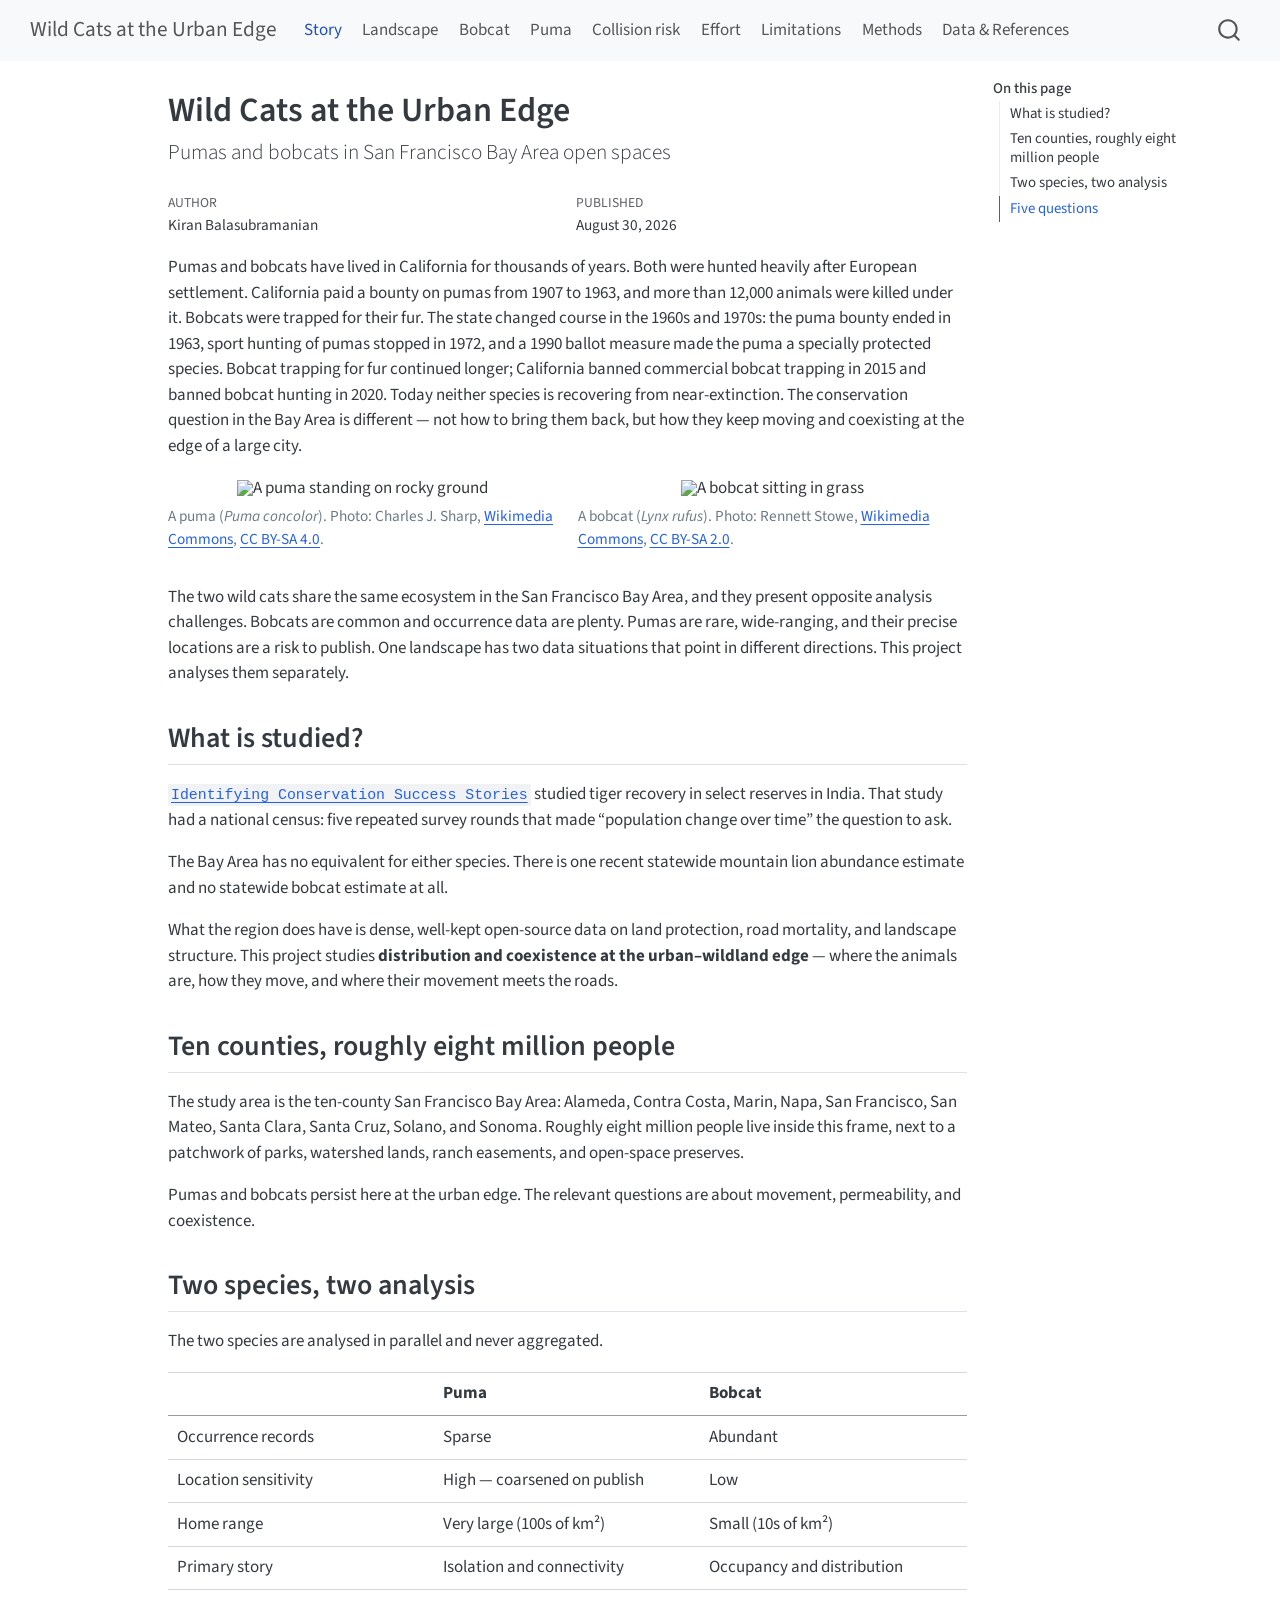
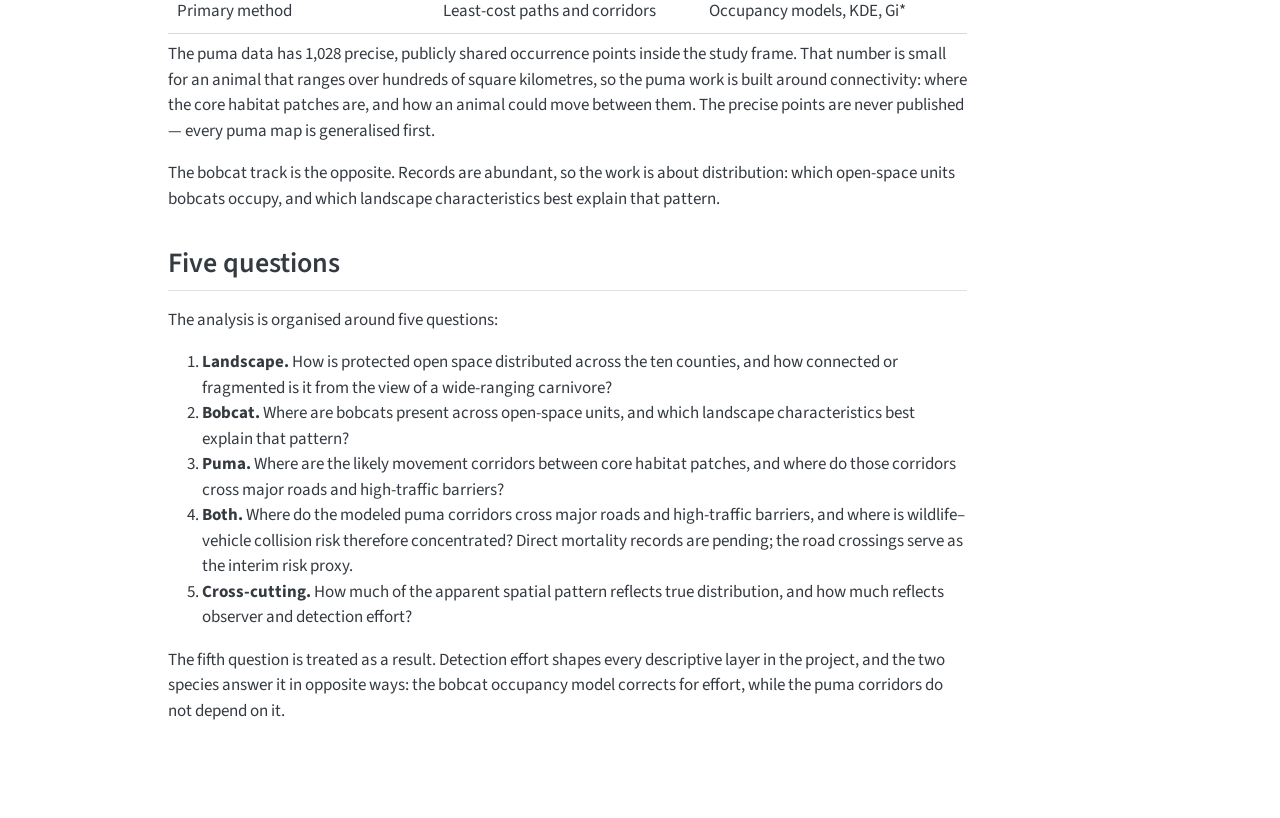
==== commit cb78cc81: "Built site for gh-pages" ====
--- a/index.html
+++ b/index.html
@@ -7,7 +7,7 @@
 <meta name="viewport" content="width=device-width, initial-scale=1.0, user-scalable=yes">
 
 <meta name="author" content="Kiran Balasubramanian">
-<meta name="dcterms.date" content="2026-08-29">
+<meta name="dcterms.date" content="2026-08-30">
 
 <title>Wild Cats at the Urban Edge</title>
 <style>
@@ -179,7 +179,7 @@
     <div>
     <div class="quarto-title-meta-heading">Published</div>
     <div class="quarto-title-meta-contents">
-      <p class="date">August 29, 2026</p>
+      <p class="date">August 30, 2026</p>
     </div>
   </div>
   
@@ -191,7 +191,28 @@
 </header>
 
 
-<p>Two wild cats share the same ecosystem in the San Francisco Bay Area, and they present opposite analysis challenges. Bobcats are common and occurrence data are plenty. Pumas are rare, wide-ranging, and their precise locations are a risk to publish. One landscape has two data situations that point in different directions. This project analyses them separately.</p>
+<p>Pumas and bobcats have lived in California for thousands of years. Both were hunted heavily after European settlement. California paid a bounty on pumas from 1907 to 1963, and more than 12,000 animals were killed under it. Bobcats were trapped for their fur. The state changed course in the 1960s and 1970s: the puma bounty ended in 1963, sport hunting of pumas stopped in 1972, and a 1990 ballot measure made the puma a specially protected species. Bobcat trapping for fur continued longer; California banned commercial bobcat trapping in 2015 and banned bobcat hunting in 2020. Today neither species is recovering from near-extinction. The conservation question in the Bay Area is different — not how to bring them back, but how they keep moving and coexisting at the edge of a large city.</p>
+<div class="quarto-layout-panel" data-layout-ncol="2">
+<div class="quarto-layout-row">
+<div class="quarto-layout-cell" style="flex-basis: 50.0%;justify-content: flex-start;">
+<div class="quarto-figure quarto-figure-center">
+<figure class="figure">
+<p><img src="media/images/puma_concolor2.jpg" class="img-fluid figure-img" alt="A puma standing on rocky ground"></p>
+<figcaption>A puma (<em>Puma concolor</em>). Photo: Charles J. Sharp, <a href="https://commons.wikimedia.org/wiki/File:Puma_(Puma_concolor_concolor)_female_Leona_Amarga_6.jpg">Wikimedia Commons</a>, <a href="https://creativecommons.org/licenses/by-sa/4.0">CC BY-SA 4.0</a>.</figcaption>
+</figure>
+</div>
+</div>
+<div class="quarto-layout-cell" style="flex-basis: 50.0%;justify-content: flex-start;">
+<div class="quarto-figure quarto-figure-center">
+<figure class="figure">
+<p><img src="media/images/lynx_rufus2.jpg" class="img-fluid figure-img" alt="A bobcat sitting in grass"></p>
+<figcaption>A bobcat (<em>Lynx rufus</em>). Photo: Rennett Stowe, <a href="https://commons.wikimedia.org/wiki/File:Wild_Bobcat_(3021593202).jpg">Wikimedia Commons</a>, <a href="https://creativecommons.org/licenses/by-sa/2.0">CC BY-SA 2.0</a>.</figcaption>
+</figure>
+</div>
+</div>
+</div>
+</div>
+<p>The two wild cats share the same ecosystem in the San Francisco Bay Area, and they present opposite analysis challenges. Bobcats are common and occurrence data are plenty. Pumas are rare, wide-ranging, and their precise locations are a risk to publish. One landscape has two data situations that point in different directions. This project analyses them separately.</p>
 <section id="what-is-studied" class="level2">
 <h2 class="anchored" data-anchor-id="what-is-studied">What is studied?</h2>
 <p><a href="https://k-bsub.github.io/tiger-conservation-india/"><code>Identifying Conservation Success Stories</code></a> studied tiger recovery in select reserves in India. That study had a national census: five repeated survey rounds that made “population change over time” the question to ask.</p>
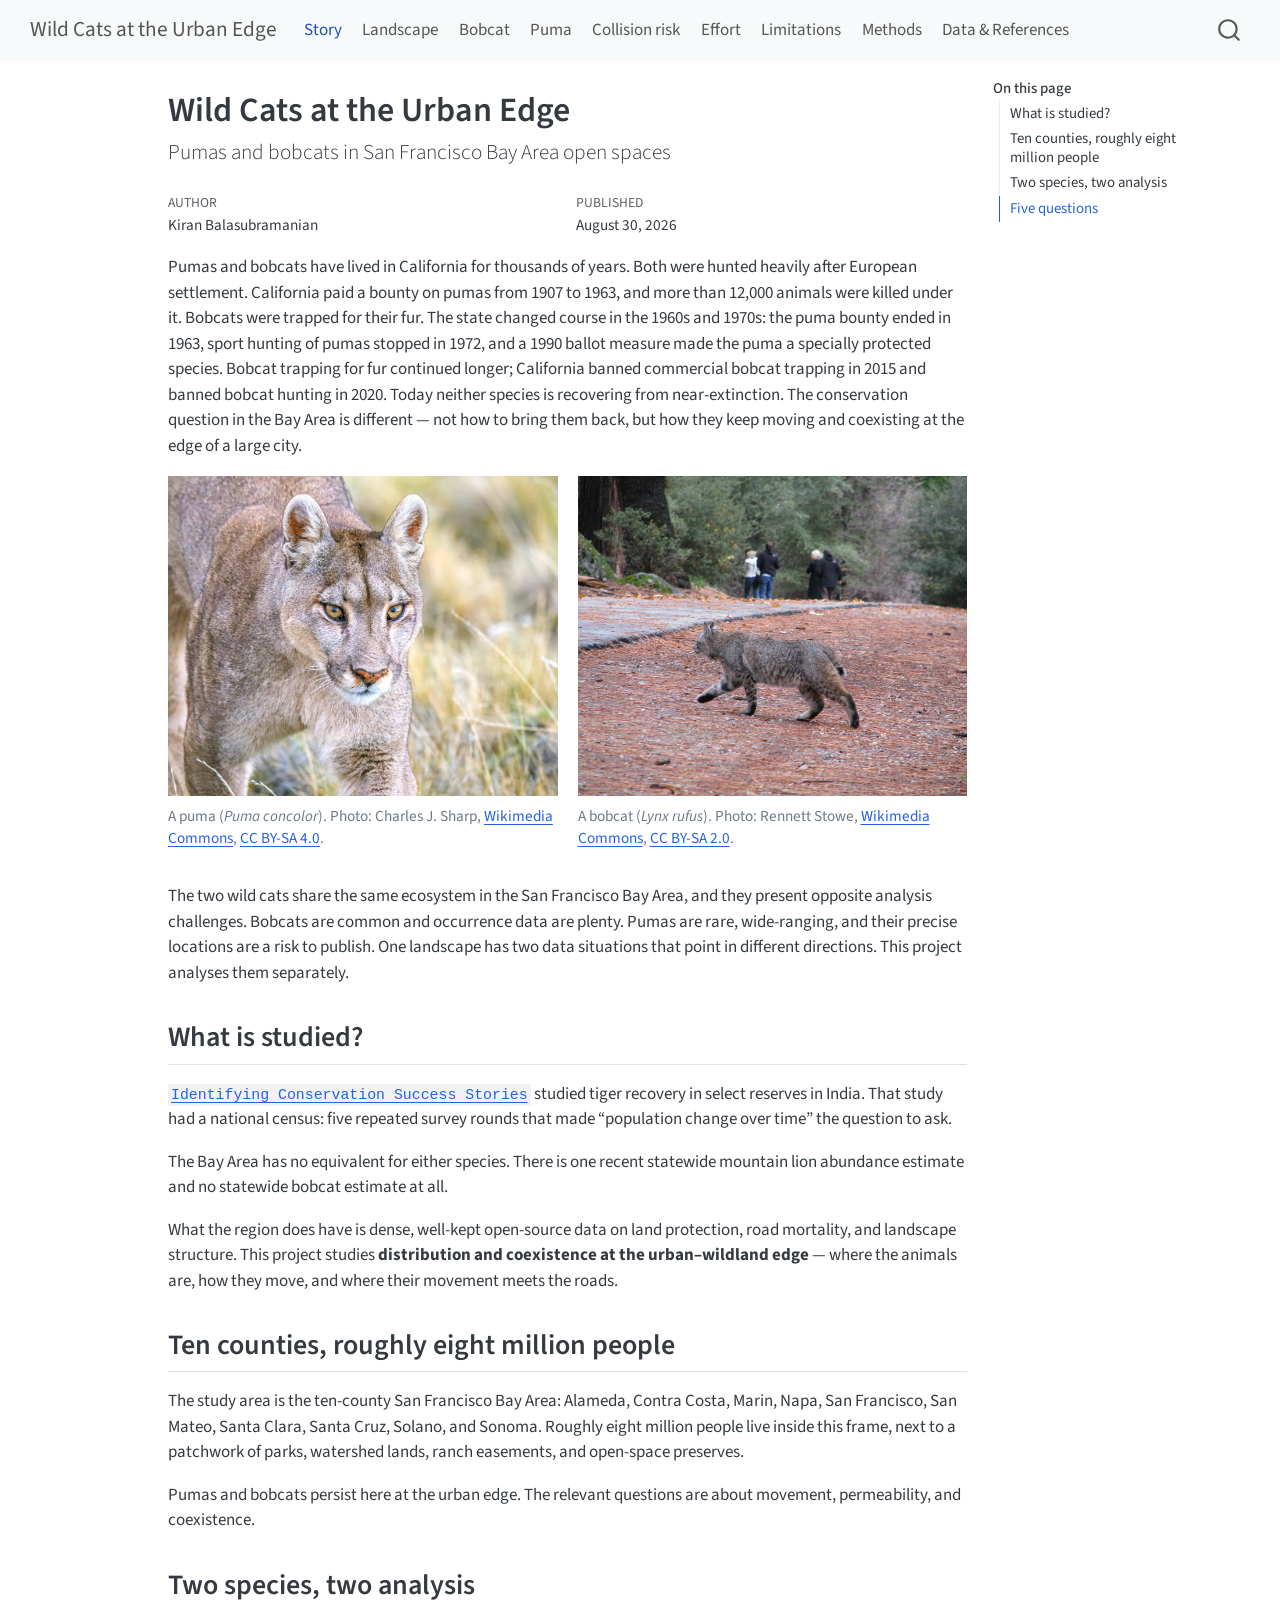
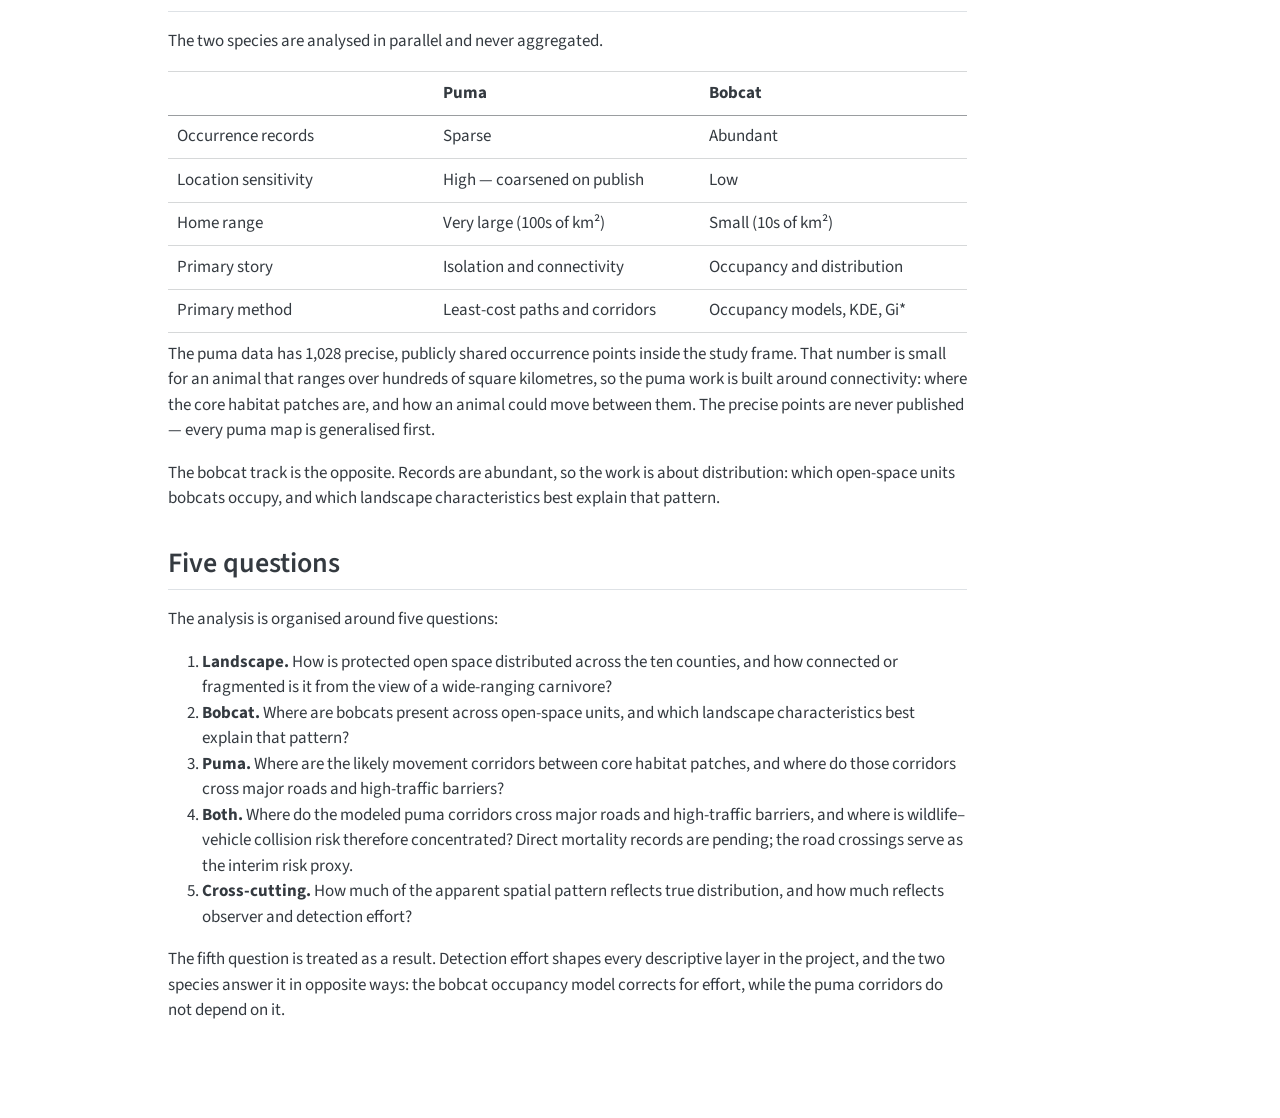
==== commit f04964c0: "Built site for gh-pages" ====
--- a/index.html
+++ b/index.html
@@ -192,7 +192,7 @@
 
 
 <p>Pumas and bobcats have lived in California for thousands of years. Both were hunted heavily after European settlement. California paid a bounty on pumas from 1907 to 1963, and more than 12,000 animals were killed under it. Bobcats were trapped for their fur. The state changed course in the 1960s and 1970s: the puma bounty ended in 1963, sport hunting of pumas stopped in 1972, and a 1990 ballot measure made the puma a specially protected species. Bobcat trapping for fur continued longer; California banned commercial bobcat trapping in 2015 and banned bobcat hunting in 2020. Today neither species is recovering from near-extinction. The conservation question in the Bay Area is different — not how to bring them back, but how they keep moving and coexisting at the edge of a large city.</p>
-<div class="quarto-layout-panel" data-layout-ncol="2">
+<div class="lead-cats quarto-layout-panel" data-layout-ncol="2">
 <div class="quarto-layout-row">
 <div class="quarto-layout-cell" style="flex-basis: 50.0%;justify-content: flex-start;">
 <div class="quarto-figure quarto-figure-center">
--- a/styles.css
+++ b/styles.css
@@ -1,3 +1,14 @@
 /* Wild Cats at the Urban Edge -- site styles. */
 /* Placeholder; real theming added in Week 9. Kept non-empty so the */
 /* css reference in _quarto.yml resolves during render. */
+
+/* Story page -- equal-height lead photos (puma + bobcat) */
+.lead-cats figure {
+  margin: 0;
+}
+.lead-cats figure img {
+  width: 100%;
+  height: 320px;        /* both images forced to this height */
+  object-fit: cover;    /* crop to fill, no distortion, no letterbox */
+  object-position: center;
+}
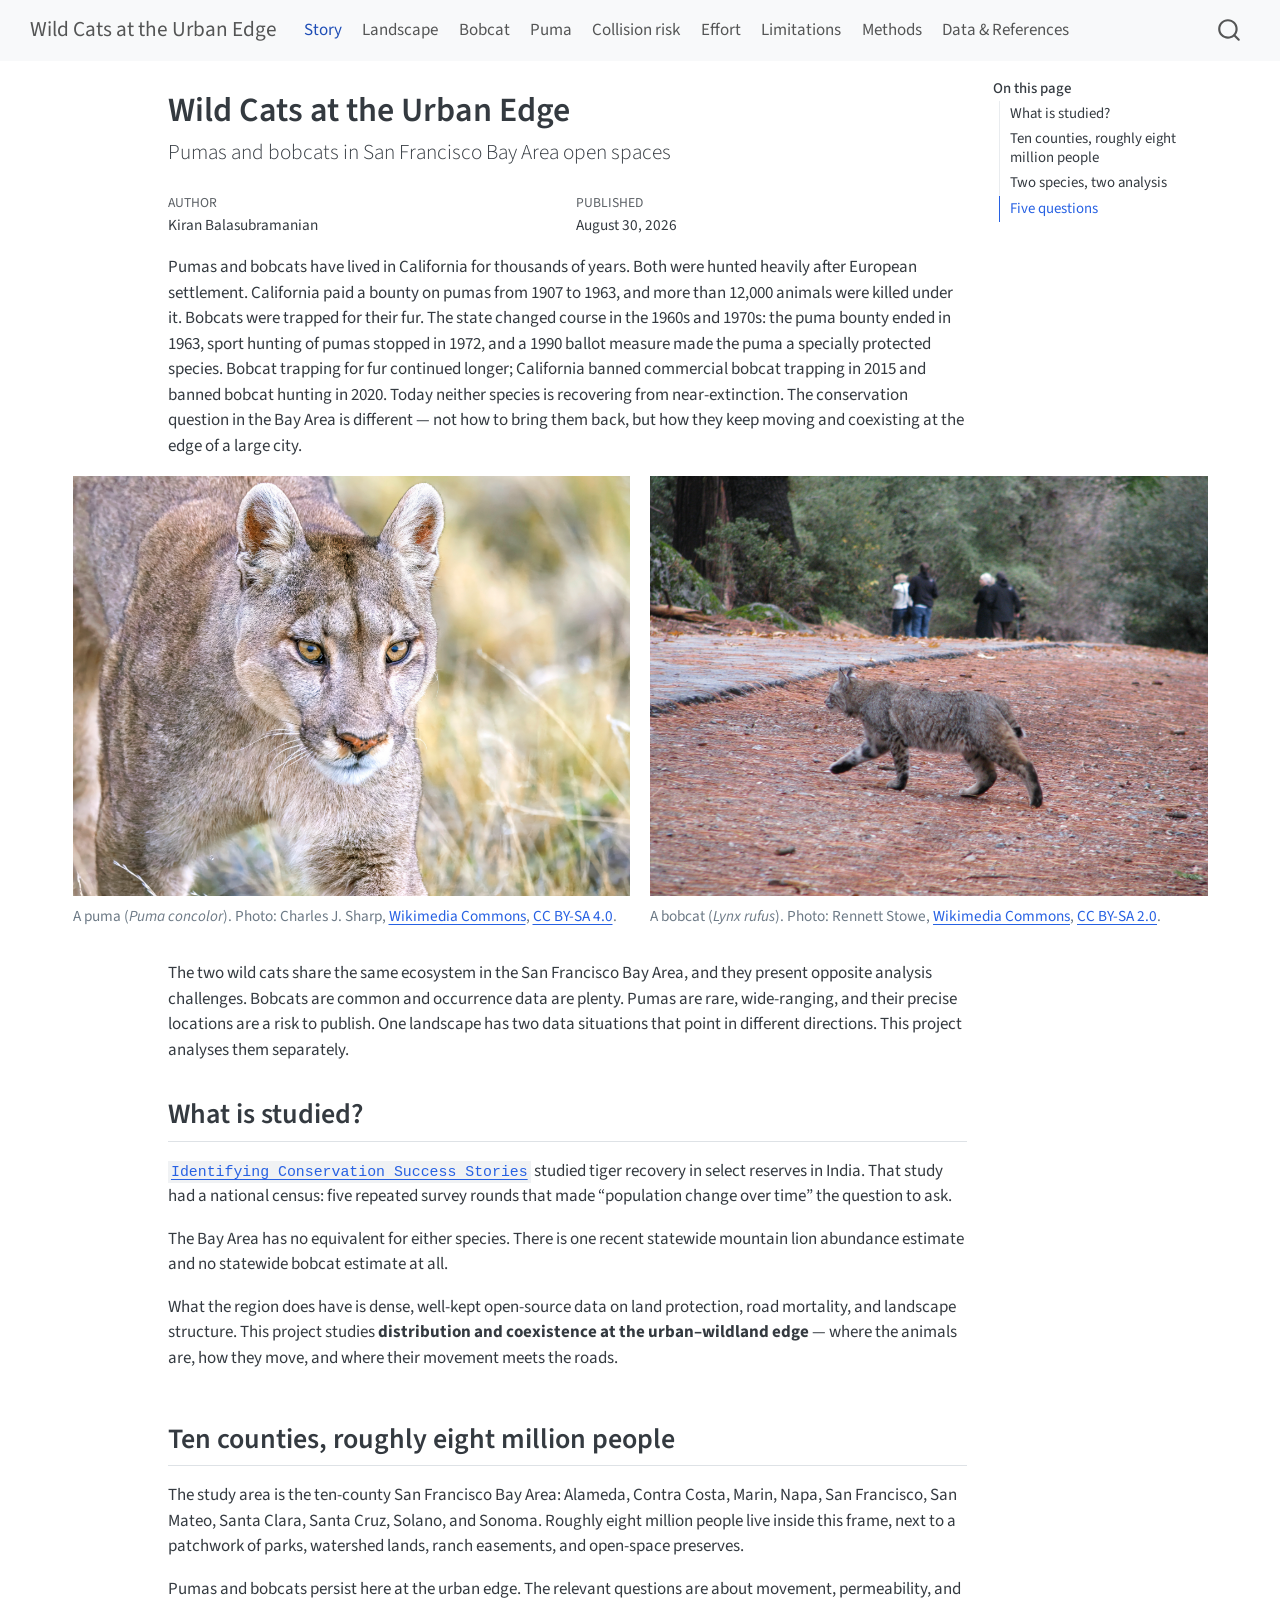
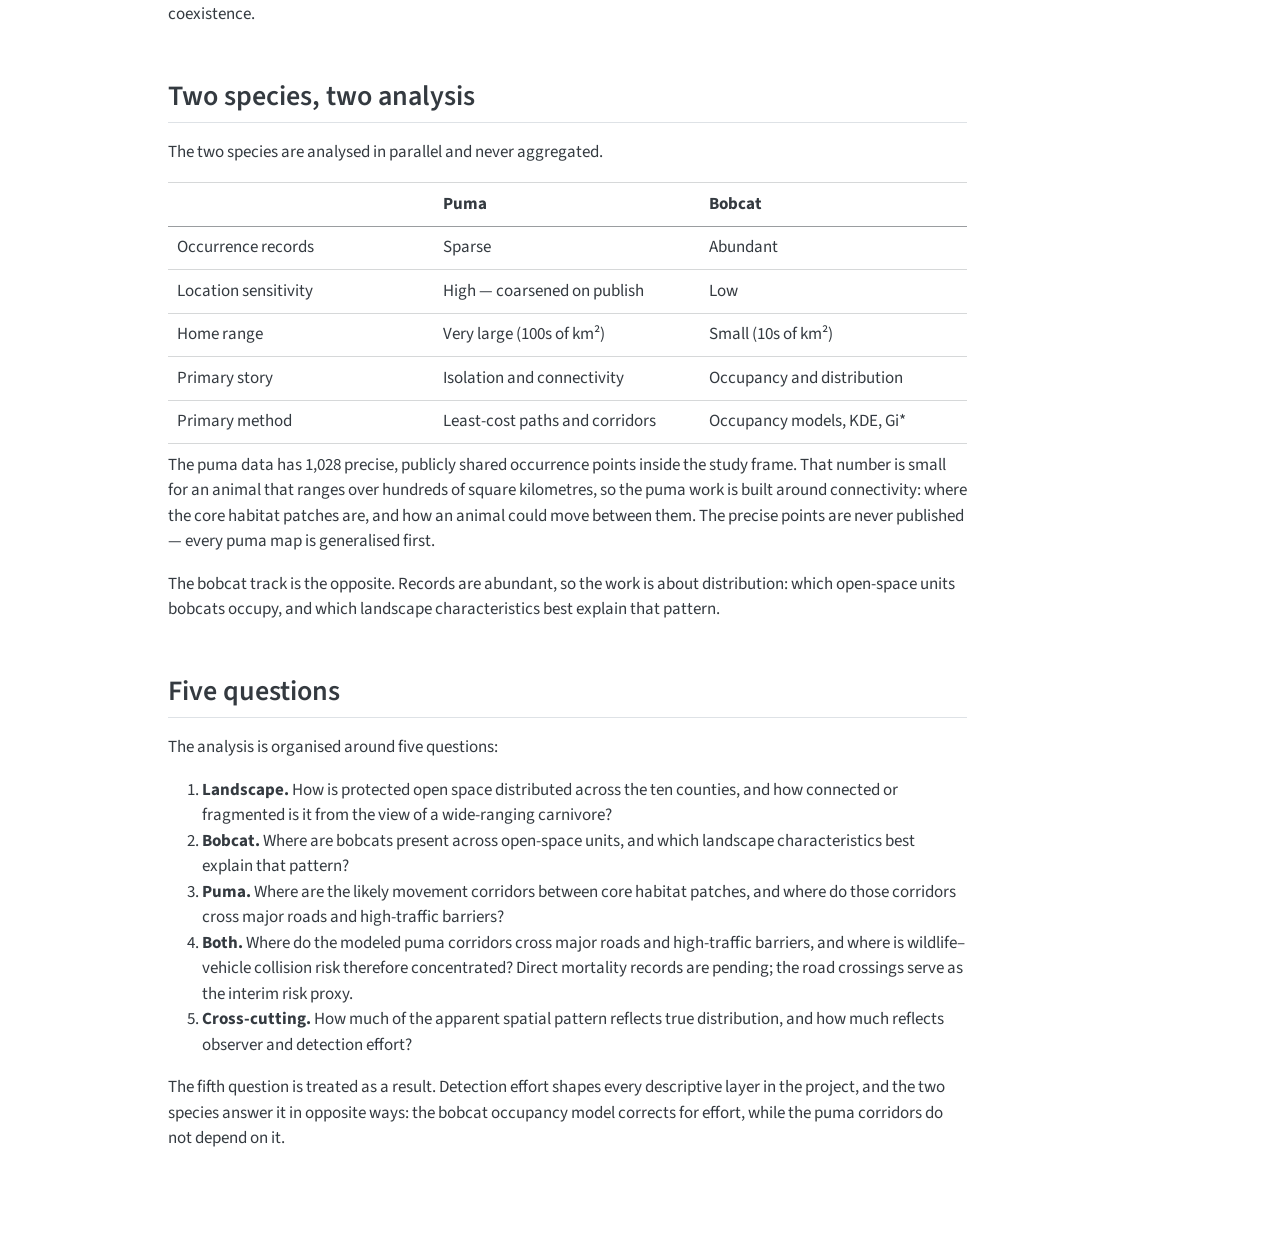
==== commit c6379915: "Built site for gh-pages" ====
--- a/index.html
+++ b/index.html
@@ -141,7 +141,7 @@
     </nav>
 </header>
 <!-- content -->
-<div id="quarto-content" class="quarto-container page-columns page-rows-contents page-layout-article page-navbar">
+<div id="quarto-content" class="quarto-container page-columns page-rows-contents page-layout-full page-navbar">
 <!-- sidebar -->
 <!-- margin-sidebar -->
     <div id="quarto-margin-sidebar" class="sidebar margin-sidebar">
@@ -157,7 +157,7 @@
 </nav>
     </div>
 <!-- main -->
-<main class="content" id="quarto-document-content">
+<main class="content page-columns page-full column-body" id="quarto-document-content">
 
 <header id="title-block-header" class="quarto-title-block default">
 <div class="quarto-title">
@@ -167,7 +167,7 @@
 
 
 
-<div class="quarto-title-meta">
+<div class="quarto-title-meta column-body">
 
     <div>
     <div class="quarto-title-meta-heading">Author</div>
@@ -192,7 +192,7 @@
 
 
 <p>Pumas and bobcats have lived in California for thousands of years. Both were hunted heavily after European settlement. California paid a bounty on pumas from 1907 to 1963, and more than 12,000 animals were killed under it. Bobcats were trapped for their fur. The state changed course in the 1960s and 1970s: the puma bounty ended in 1963, sport hunting of pumas stopped in 1972, and a 1990 ballot measure made the puma a specially protected species. Bobcat trapping for fur continued longer; California banned commercial bobcat trapping in 2015 and banned bobcat hunting in 2020. Today neither species is recovering from near-extinction. The conservation question in the Bay Area is different — not how to bring them back, but how they keep moving and coexisting at the edge of a large city.</p>
-<div class="lead-cats quarto-layout-panel" data-layout-ncol="2">
+<div class="lead-cats column-page quarto-layout-panel" data-layout-ncol="2">
 <div class="quarto-layout-row">
 <div class="quarto-layout-cell" style="flex-basis: 50.0%;justify-content: flex-start;">
 <div class="quarto-figure quarto-figure-center">
--- a/styles.css
+++ b/styles.css
@@ -12,3 +12,42 @@
   object-fit: cover;    /* crop to fill, no distortion, no letterbox */
   object-position: center;
 }
+
+/* -------------------------------------------------------------------------- */
+/* Page layout: readable text column pulled toward the left edge, wide figures */
+/* -------------------------------------------------------------------------- */
+/* With page-layout: full, Quarto gives the body the whole width and keeps the */
+/* TOC on the right. We cap prose line-length for readability, remove the big  */
+/* left gutter so content starts near the left edge, and let .column-page      */
+/* figures (maps + the Story photo pair) spill wider than the text.            */
+
+/* Readable prose: body text and its own captions stay ~800px wide. */
+main.content .column-body,
+main.content > p,
+main.content > ul,
+main.content > ol,
+main.content > blockquote,
+main.content > h1,
+main.content > h2,
+main.content > h3,
+main.content > h4 {
+  max-width: 800px;
+  margin-left: 0;       /* pull the text block to the left, not centred */
+}
+
+/* Maps and page-width figures extend past the text toward the TOC. */
+main.content .column-page {
+  max-width: 1150px;    /* fills the reclaimed left space up to the TOC */
+  margin-left: 0;
+}
+
+/* Leaflet maps: fill their (now wider) container and give a bit more height. */
+main.content .column-page .leaflet {
+  width: 100% !important;
+  height: 560px !important;
+}
+
+/* Story lead photos, when set to column-page, get more height to match. */
+.lead-cats.column-page figure img {
+  height: 420px;
+}
